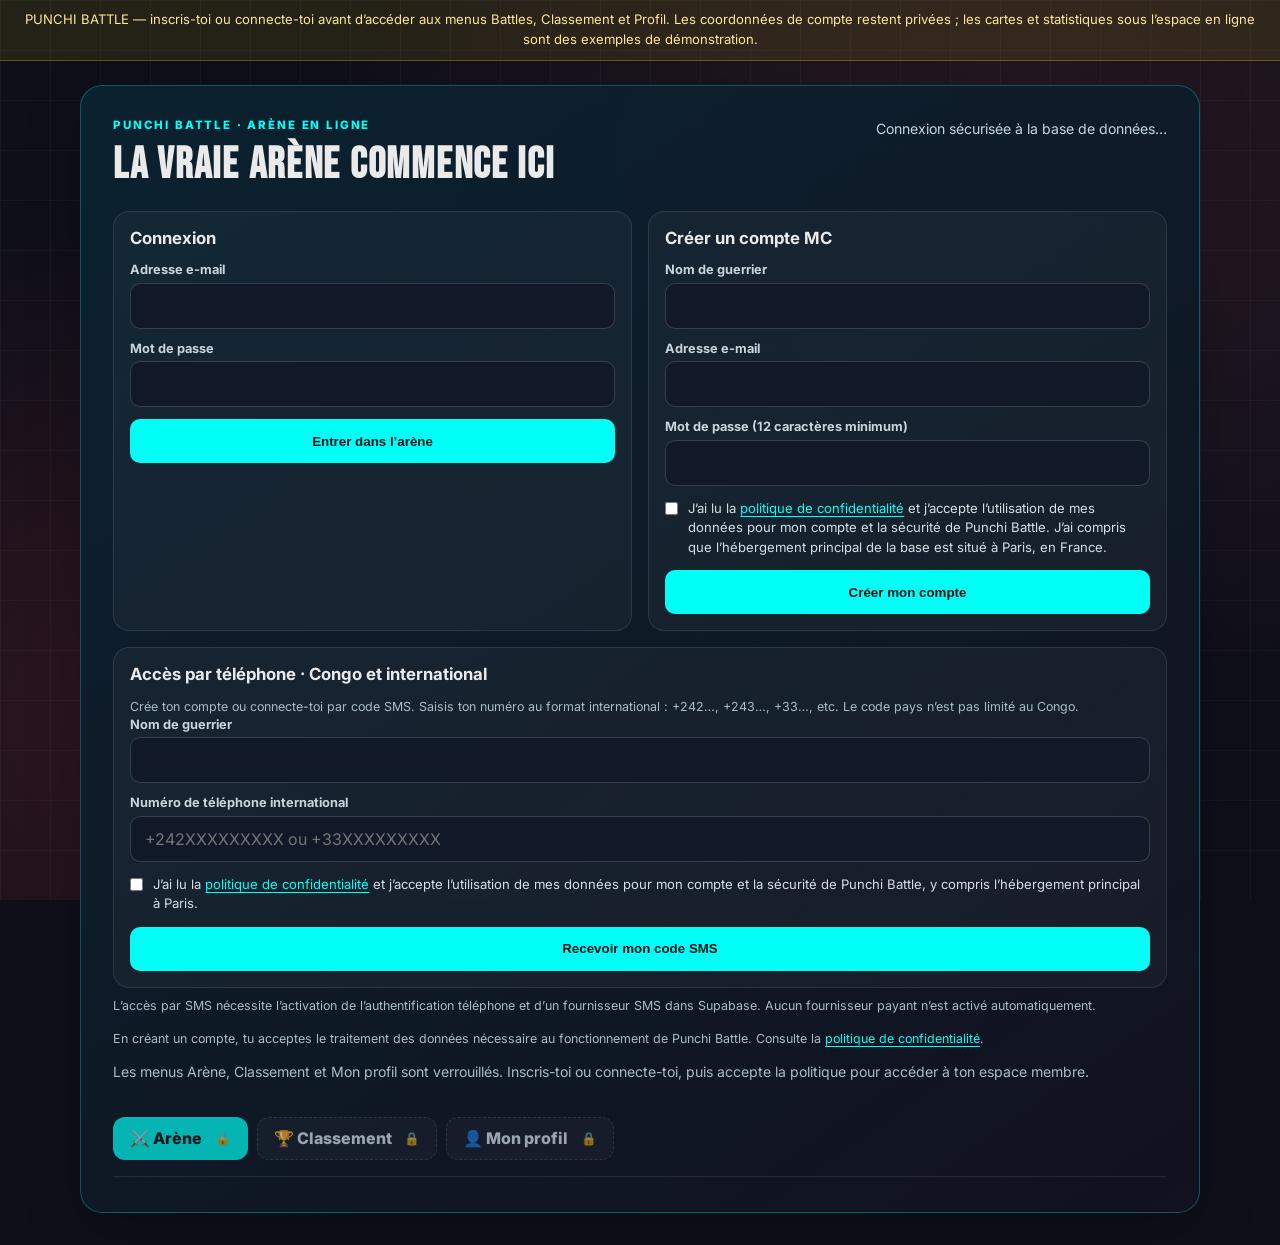
==== index.html @ e54cded9 "Add real account stats to member profile screen" ====
<!DOCTYPE html>
<html lang="fr">
<head>
    <meta charset="UTF-8">
    <meta name="viewport" content="width=device-width, initial-scale=1.0">
    <title>Punchi Battle | L'Arène des Mots</title>
    <meta name="description" content="Punchi Battle : une arène de punchlines avec comptes, thèmes, participations modérées et votes communautaires.">
    <meta name="theme-color" content="#0f0f1a">
    <meta property="og:type" content="website">
    <meta property="og:title" content="Punchi Battle | L'Arène des Mots">
    <meta property="og:description" content="L’arène des MCs : connecte-toi, propose tes punchlines et vote après publication. Les interactions en ligne sont distinctes de la maquette locale.">
    
    <!-- Favicon -->
    <link rel="icon" type="image/svg+xml" href="assets/favicon.svg">
    
    <!-- Fonts -->
    <link rel="preconnect" href="https://fonts.googleapis.com">
    <link rel="preconnect" href="https://fonts.gstatic.com" crossorigin>
    <link href="https://fonts.googleapis.com/css2?family=Bebas+Neue&family=Inter:wght@300;400;600;800&display=swap" rel="stylesheet">
    
    <style>
        :root {
            --primary: #ff3e3e;
            --primary-dark: #d63030;
            --secondary: #1a1a2e;
            --accent: #16213e;
            --gold: #ffd700;
            --text: #eaeaea;
            --text-muted: #a0a0a0;
            --surface: #0f0f1a;
            --card: #1e1e2f;
            --gradient: linear-gradient(135deg, #ff3e3e 0%, #ff6b6b 50%, #ff8e53 100%);
        }

        * {
            margin: 0;
            padding: 0;
            box-sizing: border-box;
        }

        body {
            font-family: 'Inter', sans-serif;
            background: var(--surface);
            color: var(--text);
            min-height: 100vh;
            overflow-x: hidden;
        }

        /* Animated Background */
        .bg-animation {
            position: fixed;
            top: 0;
            left: 0;
            width: 100%;
            height: 100%;
            z-index: -1;
            background: 
                radial-gradient(ellipse at 20% 80%, rgba(255, 62, 62, 0.15) 0%, transparent 50%),
                radial-gradient(ellipse at 80% 20%, rgba(255, 107, 107, 0.1) 0%, transparent 50%),
                var(--surface);
        }

        .bg-animation::before {
            content: '';
            position: absolute;
            top: 0;
            left: 0;
            right: 0;
            bottom: 0;
            background-image: 
                linear-gradient(rgba(255,255,255,0.03) 1px, transparent 1px),
                linear-gradient(90deg, rgba(255,255,255,0.03) 1px, transparent 1px);
            background-size: 50px 50px;
            animation: gridMove 20s linear infinite;
        }

        @keyframes gridMove {
            0% { transform: translate(0, 0); }
            100% { transform: translate(50px, 50px); }
        }

        /* Header */
        header {
            padding: 1.5rem 5%;
            display: flex;
            justify-content: space-between;
            align-items: center;
            backdrop-filter: blur(10px);
            position: sticky;
            top: 0;
            z-index: 100;
            background: rgba(15, 15, 26, 0.9);
            border-bottom: 1px solid rgba(255, 62, 62, 0.3);
        }

        .logo {
            display: flex;
            align-items: center;
            gap: 1rem;
            cursor: pointer;
        }

        .logo-img {
            width: 45px;
            height: 45px;
            border-radius: 50%;
            object-fit: cover;
            border: 2px solid var(--primary);
            box-shadow: 0 0 15px rgba(255, 62, 62, 0.4);
        }

        .logo-text {
            display: flex;
            flex-direction: column;
            gap: 0.25rem;
        }

        .logo h1 {
            font-family: 'Bebas Neue', sans-serif;
            font-size: 2rem;
            background: var(--gradient);
            -webkit-background-clip: text;
            -webkit-text-fill-color: transparent;
            background-clip: text;
            letter-spacing: 2px;
            text-transform: uppercase;
        }

        .logo span {
            font-size: 0.8rem;
            color: var(--text-muted);
            font-weight: 300;
            letter-spacing: 3px;
            text-transform: uppercase;
        }

        /* Navigation */
        nav {
            display: flex;
            gap: 1.5rem;
            align-items: center;
        }

        .nav-btn {
            background: transparent;
            border: none;
            color: var(--text-muted);
            font-family: 'Inter', sans-serif;
            font-weight: 500;
            font-size: 0.9rem;
            text-transform: uppercase;
            letter-spacing: 1px;
            cursor: pointer;
            padding: 0.5rem 1rem;
            position: relative;
            transition: color 0.3s ease;
        }

        .nav-btn::after {
            content: '';
            position: absolute;
            bottom: 0;
            left: 50%;
            width: 0;
            height: 2px;
            background: var(--gradient);
            transition: all 0.3s ease;
            transform: translateX(-50%);
        }

        .nav-btn:hover, .nav-btn.active {
            color: var(--text);
        }

        .nav-btn:hover::after, .nav-btn.active::after {
            width: 100%;
        }

        /* Back Button */
        .back-btn {
            display: none;
            align-items: center;
            gap: 0.5rem;
            background: rgba(255, 62, 62, 0.2);
            border: 1px solid var(--primary);
            color: var(--primary);
            padding: 0.6rem 1.2rem;
            border-radius: 50px;
            font-family: 'Inter', sans-serif;
            font-weight: 600;
            font-size: 0.85rem;
            cursor: pointer;
            transition: all 0.3s ease;
            text-transform: uppercase;
            letter-spacing: 1px;
        }

        .back-btn:hover {
            background: var(--primary);
            color: white;
            box-shadow: 0 0 20px rgba(255, 62, 62, 0.4);
        }

        .back-btn.visible {
            display: flex;
        }

        /* Main Container */
        main {
            max-width: 1400px;
            margin: 0 auto;
            padding: 2rem 5%;
        }

        /* Section Management */
        .section-view {
            display: none;
            animation: fadeIn 0.5s ease forwards;
        }

        .section-view.active {
            display: block;
        }

        @keyframes fadeIn {
            from { opacity: 0; transform: translateY(20px); }
            to { opacity: 1; transform: translateY(0); }
        }

        /* Breadcrumb */
        .breadcrumb {
            display: flex;
            align-items: center;
            gap: 0.5rem;
            margin-bottom: 2rem;
            font-size: 0.85rem;
            color: var(--text-muted);
        }

        .breadcrumb a {
            color: var(--primary);
            text-decoration: none;
            cursor: pointer;
            transition: color 0.3s;
        }

        .breadcrumb a:hover {
            color: var(--gold);
        }

        .breadcrumb .current {
            color: var(--text);
        }

        /* Theme Section */
        .theme-section {
            text-align: center;
            margin-bottom: 3rem;
            padding: 4rem 3rem;
            background: var(--card);
            border-radius: 20px;
            border: 1px solid rgba(255, 62, 62, 0.3);
            position: relative;
            overflow: hidden;
            cursor: pointer;
            transition: all 0.4s ease;
        }

        .theme-section:hover {
            transform: scale(1.02);
            box-shadow: 0 20px 60px rgba(255, 62, 62, 0.2);
        }

        .theme-section::before {
            content: '🔥';
            position: absolute;
            font-size: 15rem;
            opacity: 0.05;
            top: 50%;
            left: 50%;
            transform: translate(-50%, -50%);
            animation: pulse 2s ease-in-out infinite;
        }

        @keyframes pulse {
            0%, 100% { transform: translate(-50%, -50%) scale(1); }
            50% { transform: translate(-50%, -50%) scale(1.1); }
        }

        .theme-label {
            font-size: 0.9rem;
            color: var(--primary);
            text-transform: uppercase;
            letter-spacing: 3px;
            font-weight: 600;
            margin-bottom: 1rem;
        }

        .theme-text {
            font-family: 'Bebas Neue', sans-serif;
            font-size: 4rem;
            background: var(--gradient);
            -webkit-background-clip: text;
            -webkit-text-fill-color: transparent;
            background-clip: text;
            text-transform: uppercase;
            letter-spacing: 4px;
            animation: glow 2s ease-in-out infinite alternate;
        }

        .theme-subtitle {
            margin-top: 1rem;
            color: var(--text-muted);
            font-size: 1rem;
        }

        @keyframes glow {
            from { filter: drop-shadow(0 0 20px rgba(255, 62, 62, 0.3)); }
            to { filter: drop-shadow(0 0 40px rgba(255, 62, 62, 0.6)); }
        }

        /* Info Cards Grid */
        .info-grid {
            display: grid;
            grid-template-columns: repeat(auto-fit, minmax(250px, 1fr));
            gap: 1.5rem;
            margin-bottom: 3rem;
        }

        .info-card {
            background: var(--card);
            border-radius: 16px;
            padding: 2rem;
            border: 1px solid rgba(255, 255, 255, 0.05);
            transition: all 0.4s ease;
            cursor: pointer;
            position: relative;
            overflow: hidden;
        }

        .info-card::before {
            content: '';
            position: absolute;
            top: 0;
            left: 0;
            width: 100%;
            height: 3px;
            background: var(--gradient);
            transform: scaleX(0);
            transition: transform 0.4s ease;
        }

        .info-card:hover {
            transform: translateY(-5px);
            border-color: rgba(255, 62, 62, 0.3);
            box-shadow: 0 15px 30px rgba(0, 0, 0, 0.3);
        }

        .info-card:hover::before {
            transform: scaleX(1);
        }

        .info-card-icon {
            font-size: 2.5rem;
            margin-bottom: 1rem;
        }

        .info-card h3 {
            font-family: 'Bebas Neue', sans-serif;
            font-size: 1.5rem;
            margin-bottom: 0.5rem;
            letter-spacing: 1px;
        }

        .info-card p {
            color: var(--text-muted);
            font-size: 0.9rem;
            line-height: 1.6;
        }

        .info-card .stat {
            font-size: 2rem;
            font-weight: 800;
            background: var(--gradient);
            -webkit-background-clip: text;
            -webkit-text-fill-color: transparent;
            margin-top: 1rem;
        }

        /* Battle Section */
        .battle-section {
            margin-bottom: 3rem;
        }

        .section-header {
            display: flex;
            justify-content: space-between;
            align-items: center;
            margin-bottom: 2rem;
            flex-wrap: wrap;
            gap: 1rem;
        }

        .section-title {
            font-family: 'Bebas Neue', sans-serif;
            font-size: 2rem;
            display: flex;
            align-items: center;
            gap: 0.75rem;
            letter-spacing: 2px;
        }

        .live-indicator {
            display: flex;
            align-items: center;
            gap: 0.5rem;
            color: var(--primary);
            font-size: 0.85rem;
            font-weight: 600;
            text-transform: uppercase;
            letter-spacing: 1px;
        }

        .live-dot {
            width: 8px;
            height: 8px;
            background: var(--primary);
            border-radius: 50%;
            animation: blink 1s ease-in-out infinite;
        }

        @keyframes blink {
            0%, 100% { opacity: 1; }
            50% { opacity: 0.3; }
        }

        /* Filters */
        .filters {
            display: flex;
            gap: 1rem;
            margin-bottom: 2rem;
            flex-wrap: wrap;
        }

        .filter-btn {
            background: var(--card);
            border: 1px solid rgba(255, 255, 255, 0.1);
            color: var(--text-muted);
            padding: 0.6rem 1.2rem;
            border-radius: 50px;
            font-family: 'Inter', sans-serif;
            font-size: 0.85rem;
            cursor: pointer;
            transition: all 0.3s ease;
        }

        .filter-btn:hover, .filter-btn.active {
            background: var(--gradient);
            color: white;
            border-color: transparent;
        }

        /* Cards Grid */
        .cards-grid {
            display: grid;
            grid-template-columns: repeat(auto-fit, minmax(350px, 1fr));
            gap: 2rem;
        }

        .battle-card {
            background: var(--card);
            border-radius: 16px;
            padding: 2rem;
            border: 1px solid rgba(255, 255, 255, 0.05);
            transition: all 0.4s cubic-bezier(0.175, 0.885, 0.32, 1.275);
            position: relative;
            overflow: hidden;
            display: flex;
            flex-direction: column;
            gap: 1.5rem;
            cursor: pointer;
        }

        .battle-card::before {
            content: '';
            position: absolute;
            top: 0;
            left: 0;
            right: 0;
            height: 3px;
            background: var(--gradient);
            transform: scaleX(0);
            transition: transform 0.4s ease;
        }

        .battle-card:hover {
            transform: translateY(-8px);
            border-color: rgba(255, 62, 62, 0.3);
            box-shadow: 0 20px 40px rgba(0, 0, 0, 0.4);
        }

        .battle-card:hover::before {
            transform: scaleX(1);
        }

        .card-author {
            display: flex;
            align-items: center;
            gap: 0.75rem;
        }

        .avatar {
            width: 45px;
            height: 45px;
            border-radius: 50%;
            object-fit: cover;
            border: 2px solid var(--primary);
            box-shadow: 0 0 10px rgba(255, 62, 62, 0.3);
        }

        .author-info h4 {
            font-size: 0.9rem;
            font-weight: 600;
        }

        .author-info span {
            font-size: 0.75rem;
            color: var(--text-muted);
        }

        .punchline {
            font-size: 1.25rem;
            line-height: 1.6;
            font-weight: 300;
            font-style: italic;
            color: var(--text);
            position: relative;
            padding-left: 1.5rem;
            border-left: 3px solid var(--primary);
        }

        .card-meta {
            display: flex;
            gap: 1rem;
            font-size: 0.8rem;
            color: var(--text-muted);
        }

        .card-actions {
            display: flex;
            justify-content: space-between;
            align-items: center;
            margin-top: auto;
        }

        .vote-count {
            display: flex;
            align-items: center;
            gap: 0.5rem;
            font-size: 0.9rem;
            color: var(--text-muted);
        }

        .vote-count span {
            color: var(--gold);
            font-weight: 700;
            font-size: 1.1rem;
        }

        .vote-btn {
            background: transparent;
            border: 2px solid var(--primary);
            color: var(--primary);
            padding: 0.75rem 1.5rem;
            border-radius: 50px;
            font-weight: 600;
            cursor: pointer;
            transition: all 0.3s ease;
            display: flex;
            align-items: center;
            gap: 0.5rem;
            text-transform: uppercase;
            font-size: 0.85rem;
            letter-spacing: 1px;
        }

        .vote-btn:hover {
            background: var(--primary);
            color: white;
            transform: scale(1.05);
            box-shadow: 0 0 30px rgba(255, 62, 62, 0.4);
        }

        .vote-btn.voted {
            background: var(--gold);
            border-color: var(--gold);
            color: var(--secondary);
        }

        /* Detail View */
        .detail-view {
            background: var(--card);
            border-radius: 20px;
            padding: 3rem;
            border: 1px solid rgba(255, 62, 62, 0.2);
        }

        .detail-header {
            display: flex;
            align-items: center;
            gap: 2rem;
            margin-bottom: 2rem;
            padding-bottom: 2rem;
            border-bottom: 1px solid rgba(255, 255, 255, 0.05);
        }

        .detail-avatar {
            width: 100px;
            height: 100px;
            border-radius: 50%;
            object-fit: cover;
            border: 3px solid var(--primary);
            box-shadow: 0 0 30px rgba(255, 62, 62, 0.3);
        }

        .detail-info h2 {
            font-family: 'Bebas Neue', sans-serif;
            font-size: 2.5rem;
            letter-spacing: 2px;
            margin-bottom: 0.5rem;
        }

        .detail-info p {
            color: var(--text-muted);
            font-size: 1rem;
        }

        .detail-stats {
            display: grid;
            grid-template-columns: repeat(auto-fit, minmax(150px, 1fr));
            gap: 1.5rem;
            margin: 2rem 0;
        }

        .detail-stat {
            background: var(--surface);
            padding: 1.5rem;
            border-radius: 12px;
            text-align: center;
        }

        .detail-stat .number {
            font-size: 2rem;
            font-weight: 800;
            color: var(--gold);
        }

        .detail-stat .label {
            font-size: 0.85rem;
            color: var(--text-muted);
            margin-top: 0.5rem;
        }

        .detail-content {
            margin-top: 2rem;
        }

        .detail-content h3 {
            font-family: 'Bebas Neue', sans-serif;
            font-size: 1.5rem;
            margin-bottom: 1rem;
            letter-spacing: 1px;
        }

        .comments-list {
            display: flex;
            flex-direction: column;
            gap: 1rem;
            margin-top: 1rem;
        }

        .comment {
            background: var(--surface);
            padding: 1.5rem;
            border-radius: 12px;
            border-left: 3px solid var(--primary);
        }

        .comment-author {
            font-weight: 600;
            color: var(--primary);
            margin-bottom: 0.5rem;
        }

        .comment-text {
            color: var(--text-muted);
            font-size: 0.95rem;
            line-height: 1.5;
        }

        /* Participation Section */
        .participate-section {
            background: var(--card);
            border-radius: 20px;
            padding: 3rem;
            margin-bottom: 3rem;
            border: 1px solid rgba(255, 255, 255, 0.05);
            position: relative;
        }

        .participate-section::after {
            content: '✍️';
            position: absolute;
            top: 2rem;
            right: 2rem;
            font-size: 4rem;
            opacity: 0.1;
        }

        .form-grid {
            display: grid;
            gap: 1.5rem;
            margin-top: 2rem;
        }

        .input-group {
            position: relative;
        }

        .input-group label {
            display: block;
            margin-bottom: 0.5rem;
            font-size: 0.85rem;
            color: var(--text-muted);
            text-transform: uppercase;
            letter-spacing: 1px;
        }

        .input-group input,
        .input-group textarea {
            width: 100%;
            background: var(--surface);
            border: 2px solid rgba(255, 255, 255, 0.1);
            border-radius: 12px;
            padding: 1rem;
            color: var(--text);
            font-family: 'Inter', sans-serif;
            font-size: 1rem;
            transition: all 0.3s ease;
        }

        .input-group input:focus,
        .input-group textarea:focus {
            outline: none;
            border-color: var(--primary);
            box-shadow: 0 0 20px rgba(255, 62, 62, 0.2);
        }

        .input-group textarea {
            min-height: 120px;
            resize: vertical;
        }

        .submit-btn {
            background: var(--gradient);
            border: none;
            color: white;
            padding: 1rem 3rem;
            border-radius: 50px;
            font-size: 1rem;
            font-weight: 700;
            cursor: pointer;
            transition: all 0.3s ease;
            text-transform: uppercase;
            letter-spacing: 2px;
            margin-top: 1rem;
            position: relative;
            overflow: hidden;
        }

        .submit-btn::before {
            content: '';
            position: absolute;
            top: 0;
            left: -100%;
            width: 100%;
            height: 100%;
            background: linear-gradient(90deg, transparent, rgba(255,255,255,0.3), transparent);
            transition: left 0.5s ease;
        }

        .submit-btn:hover::before {
            left: 100%;
        }

        .submit-btn:hover {
            transform: translateY(-2px);
            box-shadow: 0 10px 30px rgba(255, 62, 62, 0.4);
        }

        .message {
            margin-top: 1rem;
            padding: 1rem;
            border-radius: 8px;
            font-weight: 500;
            display: none;
        }

        .message.success {
            display: block;
            background: rgba(0, 255, 0, 0.1);
            border: 1px solid rgba(0, 255, 0, 0.3);
            color: #4ade80;
        }

        .message.error {
            display: block;
            background: rgba(255, 0, 0, 0.1);
            border: 1px solid rgba(255, 0, 0, 0.3);
            color: #f87171;
        }

        /* Leaderboard */
        .leaderboard-section {
            background: var(--card);
            border-radius: 20px;
            padding: 3rem;
            border: 1px solid rgba(255, 255, 255, 0.05);
        }

        .leaderboard-list {
            list-style: none;
            margin-top: 2rem;
        }

        .leaderboard-item {
            display: flex;
            align-items: center;
            gap: 1.5rem;
            padding: 1.5rem;
            border-bottom: 1px solid rgba(255, 255, 255, 0.05);
            transition: all 0.3s ease;
            cursor: pointer;
        }

        .leaderboard-item:hover {
            background: rgba(255, 255, 255, 0.02);
            border-radius: 12px;
            transform: translateX(10px);
        }

        .rank {
            font-family: 'Bebas Neue', sans-serif;
            font-size: 2rem;
            width: 50px;
            text-align: center;
        }

        .rank.gold { color: var(--gold); }
        .rank.silver { color: #c0c0c0; }
        .rank.bronze { color: #cd7f32; }

        .leader-avatar {
            width: 50px;
            height: 50px;
            border-radius: 50%;
            object-fit: cover;
            border: 2px solid var(--primary);
        }

        .leader-info {
            flex: 1;
        }

        .leader-info h3 {
            font-size: 1.1rem;
            margin-bottom: 0.25rem;
        }

        .leader-info p {
            font-size: 0.85rem;
            color: var(--text-muted);
        }

        .wins {
            background: var(--gradient);
            padding: 0.5rem 1rem;
            border-radius: 20px;
            font-weight: 700;
            font-size: 0.9rem;
        }

        /* Profile Section */
        .profile-header {
            background: var(--card);
            border-radius: 20px;
            padding: 3rem;
            margin-bottom: 2rem;
            border: 1px solid rgba(255, 62, 62, 0.2);
            display: flex;
            align-items: center;
            gap: 2rem;
        }

        .profile-avatar-large {
            width: 120px;
            height: 120px;
            border-radius: 50%;
            object-fit: cover;
            border: 3px solid var(--primary);
            box-shadow: 0 0 30px rgba(255, 62, 62, 0.3);
        }

        .profile-info h2 {
            font-family: 'Bebas Neue', sans-serif;
            font-size: 2.5rem;
            letter-spacing: 2px;
        }

        .profile-info .tag {
            display: inline-block;
            background: var(--gradient);
            padding: 0.3rem 1rem;
            border-radius: 20px;
            font-size: 0.85rem;
            font-weight: 600;
            margin-top: 0.5rem;
        }

        .profile-stats-grid {
            display: grid;
            grid-template-columns: repeat(auto-fit, minmax(200px, 1fr));
            gap: 1.5rem;
            margin-bottom: 2rem;
        }

        .profile-stat-card {
            background: var(--card);
            border-radius: 16px;
            padding: 2rem;
            border: 1px solid rgba(255, 255, 255, 0.05);
            text-align: center;
            transition: all 0.3s ease;
        }

        .profile-stat-card:hover {
            transform: translateY(-5px);
            border-color: var(--primary);
        }

        .profile-stat-card .icon {
            font-size: 2rem;
            margin-bottom: 1rem;
        }

        .profile-stat-card .value {
            font-size: 2rem;
            font-weight: 800;
            color: var(--gold);
        }

        .profile-stat-card .label {
            color: var(--text-muted);
            font-size: 0.9rem;
            margin-top: 0.5rem;
        }

        /* History List */
        .history-list {
            background: var(--card);
            border-radius: 20px;
            padding: 2rem;
            border: 1px solid rgba(255, 255, 255, 0.05);
        }

        .history-item {
            display: flex;
            align-items: center;
            gap: 1.5rem;
            padding: 1.5rem;
            border-bottom: 1px solid rgba(255, 255, 255, 0.05);
            transition: all 0.3s ease;
            cursor: pointer;
        }

        .history-item:hover {
            background: rgba(255, 255, 255, 0.02);
            border-radius: 12px;
        }

        .history-item:last-child {
            border-bottom: none;
        }

        .history-rank {
            font-family: 'Bebas Neue', sans-serif;
            font-size: 1.5rem;
            color: var(--gold);
            min-width: 50px;
        }

        .history-content {
            flex: 1;
        }

        .history-content h4 {
            margin-bottom: 0.25rem;
        }

        .history-content p {
            color: var(--text-muted);
            font-size: 0.85rem;
        }

        .history-date {
            color: var(--text-muted);
            font-size: 0.8rem;
        }

        /* Footer */
        footer {
            text-align: center;
            padding: 3rem 5%;
            border-top: 1px solid rgba(255, 255, 255, 0.05);
            color: var(--text-muted);
            font-size: 0.9rem;
        }

        footer span {
            color: var(--primary);
        }

        /* Responsive */
        @media (max-width: 768px) {
            header {
                flex-direction: column;
                gap: 1rem;
                padding: 1rem;
            }

            nav {
                gap: 0.5rem;
                flex-wrap: wrap;
                justify-content: center;
            }

            .nav-btn {
                font-size: 0.8rem;
                padding: 0.4rem 0.8rem;
            }

            .theme-text {
                font-size: 2.5rem;
            }

            .cards-grid {
                grid-template-columns: 1fr;
            }

            .section-header {
                flex-direction: column;
                gap: 1rem;
                text-align: center;
            }

            .detail-header {
                flex-direction: column;
                text-align: center;
            }

            .profile-header {
                flex-direction: column;
                text-align: center;
            }

            .info-grid {
                grid-template-columns: 1fr;
            }
        }

        /* Scrollbar */
        ::-webkit-scrollbar {
            width: 8px;
        }

        ::-webkit-scrollbar-track {
            background: var(--surface);
        }

        ::-webkit-scrollbar-thumb {
            background: var(--primary);
            border-radius: 4px;
        }

        ::-webkit-scrollbar-thumb:hover {
            background: var(--primary-dark);
        }

        /* Loading */
        .loading {
            display: inline-block;
            width: 20px;
            height: 20px;
            border: 3px solid rgba(255, 255, 255, 0.1);
            border-radius: 50%;
            border-top-color: var(--primary);
            animation: spin 1s ease-in-out infinite;
        }

        @keyframes spin {
            to { transform: rotate(360deg); }
        }
    
        /* ==================== LIVE SUPABASE AREA ==================== */

        /* Member application shell replaces the old static showcase in production. */
        body > header, body > main, body > footer { display:none !important; }
        .pb-cloud-nav {
            display:flex; flex-wrap:nowrap; gap:.55rem; overflow-x:auto; padding:.4rem 0 1rem;
            margin:.9rem 0 .2rem; border-bottom:1px solid rgba(255,255,255,.09);
            scrollbar-width:thin;
        }
        .pb-cloud-menu-button {
            display:inline-flex; align-items:center; justify-content:center; gap:.45rem;
            min-height:43px; flex:0 0 auto; padding:.65rem 1rem; border:1px solid rgba(255,255,255,.15);
            border-radius:12px; color:#dce8ef; background:rgba(255,255,255,.045); font:inherit;
            font-weight:800; cursor:pointer; transition:background .18s ease,border-color .18s ease;
        }
        .pb-cloud-menu-button[aria-disabled="true"] { opacity:.68; border-style:dashed; }
        .pb-cloud-menu-button.active { color:#041719; background:#00fff7; border-color:#00fff7; }
        .pb-cloud-menu-button:focus-visible { outline:3px solid #ffe79a; outline-offset:3px; }
        .pb-cloud-view-panel { margin-top:1rem; }
        .pb-cloud-profile { padding:1.1rem; margin-bottom:1rem; border:1px solid rgba(0,255,247,.2); border-radius:15px; background:rgba(0,255,247,.045); }
        .pb-cloud-profile h3 { margin-bottom:.35rem; color:#00fff7; font-family:'Bebas Neue',sans-serif; font-size:1.8rem; }
        .pb-cloud-profile p { color:#b9cbd4; line-height:1.55; font-size:.86rem; overflow-wrap:anywhere; }
        .pb-cloud-profile-stats { display:grid; grid-template-columns:repeat(4,minmax(0,1fr)); gap:.6rem; margin:.8rem 0 1rem; }
        .pb-cloud-profile-stats > div { min-width:0; padding:.75rem; border:1px solid rgba(255,255,255,.09); border-radius:11px; background:rgba(255,255,255,.035); }
        .pb-cloud-profile-stats strong { display:block; color:#00fff7; font-size:1.15rem; overflow-wrap:anywhere; }
        .pb-cloud-profile-stats span { display:block; color:#aebfc8; font-size:.72rem; margin-top:.2rem; line-height:1.35; }
        .pb-cloud-ranking-list { display:grid; gap:.65rem; }
        .pb-cloud-rank { display:grid; grid-template-columns:48px minmax(0,1fr) auto; align-items:center; gap:.7rem; padding:.85rem; border:1px solid rgba(255,255,255,.09); border-radius:13px; background:rgba(255,255,255,.035); }
        .pb-cloud-rank-number { display:grid; place-items:center; width:40px; height:40px; border-radius:11px; color:#ffe79a; background:rgba(255,215,0,.09); font-weight:900; }
        .pb-cloud-rank-name { min-width:0; overflow-wrap:anywhere; font-weight:850; }
        .pb-cloud-rank-sub { color:#aebfc8; font-size:.78rem; margin-top:.18rem; }
        .pb-cloud-rank-score { color:#00fff7; font-weight:900; text-align:right; white-space:nowrap; }
        .pb-cloud-empty-state { padding:1.1rem; border:1px dashed rgba(255,255,255,.15); border-radius:13px; color:#aab9c4; line-height:1.55; }
        @media(max-width:600px) {
            .pb-cloud-menu-button { padding:.6rem .8rem; font-size:.86rem; }
            .pb-cloud-rank { grid-template-columns:40px minmax(0,1fr); }
            .pb-cloud-rank-score { grid-column:2; text-align:left; }
            .pb-cloud-profile-stats { grid-template-columns:repeat(2,minmax(0,1fr)); }
        }


        /* ==================== MEMBER ACCESS AND PRIVATE CONTACTS ==================== */
        .pb-cloud-auth { grid-template-columns:repeat(auto-fit,minmax(230px,1fr)); }
        .pb-cloud-privacy-note { color:#a9bdc6; font-size:.78rem; line-height:1.5; margin-top:.55rem; }
        .pb-nav-lock { margin-left:.35rem; font-size:.78em; opacity:.9; }
        body.pb-authenticated .pb-nav-lock { display:none; }
        .nav-btn[aria-disabled="true"] { opacity:.68; border-style:dashed; }
        .pb-contact-panel { margin:1.2rem 0; border:1px solid rgba(0,255,247,.24); border-radius:18px; padding:clamp(1rem,3vw,1.5rem); background:linear-gradient(145deg,rgba(11,35,48,.96),rgba(18,18,32,.98)); }
        .pb-contact-panel h3 { color:#00fff7; font-family:'Bebas Neue',sans-serif; font-size:1.6rem; letter-spacing:.04em; margin-bottom:.35rem; }
        .pb-contact-grid { display:grid; grid-template-columns:repeat(2,minmax(0,1fr)); gap:.8rem; margin-top:1rem; }
        .pb-contact-consent { display:flex; gap:.65rem; align-items:flex-start; color:#d4e0e5; font-size:.82rem; line-height:1.5; margin:.8rem 0; }
        .pb-contact-consent input { margin-top:.2rem; accent-color:#00fff7; }
        .pb-contact-readout { padding:.8rem; border-radius:10px; background:rgba(255,255,255,.045); color:#c5d5dc; line-height:1.5; overflow-wrap:anywhere; }
        .pb-contact-readout strong { display:block; color:#fff; font-size:.75rem; text-transform:uppercase; letter-spacing:.08em; margin-bottom:.2rem; }
        .pb-phone-otp { margin-top:.8rem; padding:.8rem; border:1px solid rgba(0,255,247,.18); border-radius:12px; background:rgba(0,255,247,.045); }
        .pb-cloud-link { color:#00fff7; text-decoration:underline; text-underline-offset:3px; }
        @media (max-width:760px) {
            .pb-contact-grid { grid-template-columns:1fr; }
        }

        [hidden] { display: none !important; }
        .pb-cloud-section {
            width: min(1120px, calc(100% - 2rem));
            margin: 1.5rem auto 2rem;
            padding: clamp(1rem, 3vw, 2rem);
            border: 1px solid rgba(0, 255, 247, .28);
            border-radius: 22px;
            background: linear-gradient(145deg, rgba(11, 35, 48, .96), rgba(18, 18, 32, .98));
            box-shadow: 0 18px 55px rgba(0,0,0,.22);
        }
        .pb-cloud-heading { display:flex; align-items:flex-start; justify-content:space-between; gap:1rem; flex-wrap:wrap; margin-bottom:1.25rem; }
        .pb-cloud-kicker { color:#00fff7; font-size:.72rem; font-weight:800; letter-spacing:.16em; text-transform:uppercase; margin-bottom:.45rem; }
        .pb-cloud-heading h2 { font-family:'Bebas Neue',sans-serif; font-size:clamp(1.8rem,4vw,2.7rem); letter-spacing:.04em; }
        .pb-cloud-status { max-width:34rem; color:#c4d8df; font-size:.88rem; line-height:1.55; }
        .pb-cloud-auth { display:grid; grid-template-columns:repeat(2,minmax(0,1fr)); gap:1rem; }
        .pb-cloud-card { min-width:0; padding:1rem; border:1px solid rgba(255,255,255,.10); border-radius:16px; background:rgba(255,255,255,.035); }
        .pb-cloud-card h3 { margin-bottom:.85rem; font-size:1.05rem; }
        .pb-cloud-field { display:grid; gap:.35rem; margin-bottom:.75rem; }
        .pb-cloud-field label { color:#c9d5dc; font-size:.8rem; font-weight:700; }
        .pb-cloud-field input, .pb-cloud-field textarea, .pb-cloud-field select {
            width:100%; min-width:0; padding:.75rem .85rem; border:1px solid rgba(255,255,255,.16);
            border-radius:10px; color:#fff; background:#111827; font:inherit;
        }
        .pb-cloud-field input:focus-visible, .pb-cloud-field textarea:focus-visible, .pb-cloud-field select:focus-visible {
            outline:3px solid #00fff7; outline-offset:2px;
        }
        .pb-cloud-button { display:inline-flex; align-items:center; justify-content:center; width:100%; min-height:44px;
            padding:.7rem 1rem; border:0; border-radius:10px; color:#061318; background:#00fff7; font-weight:900; cursor:pointer; }
        .pb-cloud-button:disabled { opacity:.55; cursor:not-allowed; }
        .pb-cloud-message { margin:.75rem 0; padding:.7rem .8rem; border-radius:9px; font-size:.85rem; line-height:1.45; }
        .pb-cloud-message[data-kind="error"] { color:#ffe4e4; background:rgba(220,38,38,.16); }
        .pb-cloud-message[data-kind="success"] { color:#d1fae5; background:rgba(16,185,129,.14); }
        .pb-cloud-message[data-kind="info"] { color:#dbeafe; background:rgba(59,130,246,.13); }
        .pb-cloud-account { display:flex; align-items:center; justify-content:space-between; gap:1rem; flex-wrap:wrap; padding:1rem; border-radius:14px; background:rgba(0,255,247,.07); border:1px solid rgba(0,255,247,.18); }
        .pb-cloud-user { font-weight:800; }
        .pb-cloud-user-handle { color:#a8bdc7; font-size:.82rem; }
        .pb-cloud-small-button { border:1px solid rgba(255,255,255,.22); border-radius:9px; padding:.6rem .85rem; background:transparent; color:#fff; cursor:pointer; }
        .pb-cloud-columns { display:grid; grid-template-columns:minmax(0,.85fr) minmax(0,1.15fr); gap:1rem; margin-top:1rem; }
        .pb-cloud-section-title { margin-bottom:.8rem; font-size:1.1rem; }
        .pb-cloud-theme { padding:.7rem 0; border-bottom:1px solid rgba(255,255,255,.08); }
        .pb-cloud-theme strong { color:#ffe79a; }
        .pb-cloud-theme p { margin:.25rem 0; color:#c4d8df; font-size:.83rem; line-height:1.45; }
        .pb-cloud-theme small { color:#9eb3bd; font-size:.75rem; }
        .pb-cloud-entry { padding:1rem; margin-bottom:.75rem; border:1px solid rgba(255,255,255,.09); border-radius:13px; background:rgba(255,255,255,.035); }
        .pb-cloud-entry-meta, .pb-cloud-entry-footer { display:flex; justify-content:space-between; align-items:center; gap:.7rem; flex-wrap:wrap; }
        .pb-cloud-entry-meta strong { color:#00fff7; }
        .pb-cloud-entry-meta span, .pb-cloud-entry-footer { color:#9fb4bd; font-size:.78rem; }
        .pb-cloud-entry-body { margin:.8rem 0; font-size:1.04rem; line-height:1.55; overflow-wrap:anywhere; }
        .pb-cloud-vote-count { color:#ffe79a; font-weight:800; }
        .pb-cloud-vote { margin-top:.75rem; min-height:39px; padding:.5rem .8rem; border:1px solid rgba(0,255,247,.35); border-radius:9px; background:transparent; color:#d9ffff; font-weight:800; cursor:pointer; }
        .pb-cloud-vote.is-voted { color:#081517; background:#00fff7; }
        .pb-cloud-vote:disabled { opacity:.5; cursor:not-allowed; }
        .pb-cloud-empty { padding:.8rem 0; color:#a9bdc6; font-size:.88rem; line-height:1.55; }
        .pb-cloud-pending { margin-top:1rem; padding:1rem; border:1px solid rgba(255,215,0,.25); border-radius:12px; background:rgba(255,215,0,.06); }
        .pb-cloud-pending h4 { margin-bottom:.5rem; color:#ffe79a; }
        .pb-cloud-pending p { margin:.35rem 0; font-size:.85rem; line-height:1.4; }
        @media (max-width:760px) {
            .pb-cloud-auth, .pb-cloud-columns { grid-template-columns:1fr; }
            .pb-cloud-section { width:calc(100% - 1rem); padding:1rem; }
        }

    </style>
<base target="_blank">
<style id="accessibility-enhancements">
:where(a,button,input,select,textarea,[tabindex]):focus-visible {
  outline: 3px solid #00fff7 !important;
  outline-offset: 3px;
}
@media (prefers-reduced-motion: reduce) {
  *, *::before, *::after {
    scroll-behavior: auto !important;
    animation-duration: .01ms !important;
    animation-iteration-count: 1 !important;
    transition-duration: .01ms !important;
  }
}
</style>
</head>

<body>
    <div class="bg-animation"></div>
    <div role="note" aria-label="Mode démonstration" style="padding:.65rem 1rem;text-align:center;background:rgba(255,215,0,.09);border-bottom:1px solid rgba(255,215,0,.28);color:#ffe79a;font-size:.82rem;line-height:1.5">PUNCHI BATTLE — inscris-toi ou connecte-toi avant d’accéder aux menus Battles, Classement et Profil. Les coordonnées de compte restent privées ; les cartes et statistiques sous l’espace en ligne sont des exemples de démonstration.</div>


    <section class="pb-cloud-section" id="pb-cloud" aria-labelledby="pb-cloud-title">
      <div class="pb-cloud-heading">
        <div>
          <p class="pb-cloud-kicker">Punchi Battle · Arène en ligne</p>
          <h2 id="pb-cloud-title">La vraie arène commence ici</h2>
        </div>
        <p class="pb-cloud-status" id="pb-cloud-status" role="status" aria-live="polite">Connexion sécurisée à la base de données…</p>
      </div>

      <div class="pb-cloud-auth" id="pb-cloud-auth">
        <form class="pb-cloud-card" id="pb-cloud-login">
          <h3>Connexion</h3>
          <div class="pb-cloud-field">
            <label for="pb-cloud-login-email">Adresse e-mail</label>
            <input id="pb-cloud-login-email" type="email" autocomplete="email" required maxlength="254">
          </div>
          <div class="pb-cloud-field">
            <label for="pb-cloud-login-password">Mot de passe</label>
            <input id="pb-cloud-login-password" type="password" autocomplete="current-password" required minlength="12">
          </div>
          <button class="pb-cloud-button" type="submit">Entrer dans l’arène</button>
        </form>

        <form class="pb-cloud-card" id="pb-cloud-signup">
          <h3>Créer un compte MC</h3>
          <div class="pb-cloud-field">
            <label for="pb-cloud-signup-username">Nom de guerrier</label>
            <input id="pb-cloud-signup-username" type="text" autocomplete="nickname" minlength="3" maxlength="24" pattern="[A-Za-z0-9_]{3,24}" required>
          </div>
          <div class="pb-cloud-field">
            <label for="pb-cloud-signup-email">Adresse e-mail</label>
            <input id="pb-cloud-signup-email" type="email" autocomplete="email" maxlength="254" required>
          </div>
          <div class="pb-cloud-field">
            <label for="pb-cloud-signup-password">Mot de passe (12 caractères minimum)</label>
            <input id="pb-cloud-signup-password" type="password" autocomplete="new-password" minlength="12" required>
          </div>
          <label class="pb-contact-consent">
            <input id="pb-cloud-privacy-consent" type="checkbox" required>
            <span>J’ai lu la <a class="pb-cloud-link" href="politique-confidentialite.html" target="_blank" rel="noopener">politique de confidentialité</a> et j’accepte l’utilisation de mes données pour mon compte et la sécurité de Punchi Battle. J’ai compris que l’hébergement principal de la base est situé à Paris, en France.</span>
          </label>
          <button class="pb-cloud-button" type="submit">Créer mon compte</button>
        </form>
      </div>

      <div id="pb-cloud-phone-auth-area">
      <form class="pb-cloud-card" id="pb-cloud-phone-form" style="margin-top:1rem">
        <h3>Accès par téléphone · Congo et international</h3>
        <p class="pb-cloud-privacy-note">Crée ton compte ou connecte-toi par code SMS. Saisis ton numéro au format international : +242…, +243…, +33…, etc. Le code pays n’est pas limité au Congo.</p>
        <div class="pb-cloud-field">
          <label for="pb-cloud-phone-username">Nom de guerrier</label>
          <input id="pb-cloud-phone-username" type="text" autocomplete="nickname" minlength="3" maxlength="24" pattern="[A-Za-z0-9_]{3,24}" required>
        </div>
        <div class="pb-cloud-field">
          <label for="pb-cloud-phone-number">Numéro de téléphone international</label>
          <input id="pb-cloud-phone-number" type="tel" autocomplete="tel" inputmode="tel" placeholder="+242XXXXXXXXX ou +33XXXXXXXXX" maxlength="16" required>
        </div>
        <label class="pb-contact-consent">
          <input id="pb-cloud-phone-privacy-consent" type="checkbox" required>
          <span>J’ai lu la <a class="pb-cloud-link" href="politique-confidentialite.html" target="_blank" rel="noopener">politique de confidentialité</a> et j’accepte l’utilisation de mes données pour mon compte et la sécurité de Punchi Battle, y compris l’hébergement principal à Paris.</span>
        </label>
        <button class="pb-cloud-button" type="submit">Recevoir mon code SMS</button>
      </form>
      <div class="pb-phone-otp" id="pb-cloud-phone-code-panel" hidden>
        <p class="pb-cloud-privacy-note">Code envoyé au <strong id="pb-cloud-phone-target"></strong>.</p>
        <form id="pb-cloud-phone-verify">
          <div class="pb-cloud-field">
            <label for="pb-cloud-phone-code">Code à 6 chiffres</label>
            <input id="pb-cloud-phone-code" type="text" inputmode="numeric" autocomplete="one-time-code" pattern="[0-9]{6}" minlength="6" maxlength="6">
          </div>
          <button class="pb-cloud-button" type="submit">Vérifier et entrer</button>
        </form>
      </div>
      <p class="pb-cloud-privacy-note">L’accès par SMS nécessite l’activation de l’authentification téléphone et d’un fournisseur SMS dans Supabase. Aucun fournisseur payant n’est activé automatiquement.</p>
      </div>

      <form id="pb-cloud-existing-consent" class="pb-cloud-card" style="margin-top:1rem" hidden>
        <h3>Confirme la politique de confidentialité</h3>
        <p class="pb-cloud-privacy-note">La politique a été mise à jour. Pour déverrouiller les menus de ton compte, consulte la notice et confirme ton accord. Tes coordonnées privées restent séparées des profils publics.</p>
        <label class="pb-contact-consent">
          <input id="pb-cloud-existing-consent-checkbox" type="checkbox" required>
          <span>J’ai lu et j’accepte la <a class="pb-cloud-link" href="politique-confidentialite.html" target="_blank" rel="noopener">politique de confidentialité</a> en vigueur.</span>
        </label>
        <button class="pb-cloud-button" type="submit">Accepter et ouvrir mon espace</button>
      </form>

      <div class="pb-cloud-account" id="pb-cloud-account" hidden>
        <div>
          <div class="pb-cloud-user" id="pb-cloud-user"></div>
          <div class="pb-cloud-user-handle" id="pb-cloud-user-handle"></div>
          <div class="pb-cloud-user-handle" id="pb-cloud-primary-contact"></div>
        </div>
        <button class="pb-cloud-small-button" id="pb-cloud-signout" type="button">Déconnexion</button>
      </div>

      <p class="pb-cloud-message" id="pb-cloud-auth-message" role="status" aria-live="polite" hidden></p>
      <p class="pb-cloud-privacy-note" style="margin-top:.9rem">En créant un compte, tu acceptes le traitement des données nécessaire au fonctionnement de Punchi Battle. Consulte la <a class="pb-cloud-link" href="politique-confidentialite.html">politique de confidentialité</a>.</p>

      <p class="pb-cloud-empty" id="pb-cloud-login-note">Les menus Arène, Classement et Mon profil sont verrouillés. Inscris-toi ou connecte-toi, puis accepte la politique pour accéder à ton espace membre.</p>

      <nav class="pb-cloud-nav" id="pb-cloud-member-nav" aria-label="Menus de Punchi Battle">
        <button class="pb-cloud-menu-button active" type="button" data-pb-view="arena" aria-disabled="true">⚔️ Arène <span class="pb-nav-lock" aria-hidden="true">🔒</span></button>
        <button class="pb-cloud-menu-button" type="button" data-pb-view="ranking" aria-disabled="true">🏆 Classement <span class="pb-nav-lock" aria-hidden="true">🔒</span></button>
        <button class="pb-cloud-menu-button" type="button" data-pb-view="profile" aria-disabled="true">👤 Mon profil <span class="pb-nav-lock" aria-hidden="true">🔒</span></button>
      </nav>

      <div id="pb-cloud-member-content" hidden>
      <section class="pb-cloud-view-panel" id="pb-cloud-view-arena" data-pb-view-panel>
        <section class="pb-cloud-card" aria-labelledby="pb-cloud-theme-heading">
          <h3 class="pb-cloud-section-title" id="pb-cloud-theme-heading">Thèmes ouverts</h3>
          <div id="pb-cloud-themes"><p class="pb-cloud-empty">Chargement des thèmes…</p></div>
        </section>
        <section class="pb-cloud-card" aria-labelledby="pb-cloud-feed-heading">
          <div class="pb-cloud-heading">
            <h3 class="pb-cloud-section-title" id="pb-cloud-feed-heading">Punchlines publiées</h3>
            <button class="pb-cloud-small-button" id="pb-cloud-refresh" type="button">Actualiser</button>
          </div>
          <div id="pb-cloud-entries"><p class="pb-cloud-empty">Chargement des participations…</p></div>
        </section>
      </div>

      <div class="pb-cloud-pending" id="pb-cloud-pending" hidden></div>

      <section class="pb-cloud-card" id="pb-cloud-entry-panel" style="margin-top:1rem" hidden aria-labelledby="pb-cloud-entry-heading">
        <h3 class="pb-cloud-section-title" id="pb-cloud-entry-heading">Proposer une punchline</h3>
        <form id="pb-cloud-entry-form">
          <div class="pb-cloud-field">
            <label for="pb-cloud-theme">Thème</label>
            <select id="pb-cloud-theme" required></select>
          </div>
          <div class="pb-cloud-field">
            <label for="pb-cloud-entry-body">Ta punchline (10 à 280 caractères)</label>
            <textarea id="pb-cloud-entry-body" rows="3" minlength="10" maxlength="280" required placeholder="Fais parler les mots…"></textarea>
          </div>
          <button class="pb-cloud-button" type="submit">Envoyer pour modération</button>
          <p class="pb-cloud-message" id="pb-cloud-entry-message" role="status" aria-live="polite" hidden></p>
        </form>
      </section>
      </section>

      <section class="pb-cloud-view-panel" id="pb-cloud-view-ranking" data-pb-view-panel hidden aria-labelledby="pb-cloud-ranking-title">
        <div class="pb-cloud-heading">
          <div>
            <p class="pb-cloud-kicker">Résultats vérifiés</p>
            <h3 id="pb-cloud-ranking-title">Classement des MC</h3>
          </div>
          <p class="pb-cloud-status">Trié selon les votes enregistrés sur les participations publiées.</p>
        </div>
        <div class="pb-cloud-ranking-list" id="pb-cloud-leaderboard">
          <p class="pb-cloud-empty-state">Le classement se construit à partir des premières battles validées.</p>
        </div>
      </section>

      <section class="pb-cloud-view-panel" id="pb-cloud-view-profile" data-pb-view-panel hidden aria-labelledby="pb-cloud-profile-title">
        <div class="pb-cloud-profile">
          <p class="pb-cloud-kicker">Espace personnel</p>
          <h3 id="pb-cloud-profile-title">Mon profil MC</h3>
          <p id="pb-cloud-profile-name">Ton nom de guerrier</p>
          <p id="pb-cloud-profile-handle">Ton identifiant</p>
          <p id="pb-cloud-profile-primary">Ton identifiant de connexion reste privé.</p>
        </div>
        <div class="pb-cloud-profile-stats">
          <div><strong id="pb-cloud-profile-submissions">0</strong><span>Participations publiées</span></div>
          <div><strong id="pb-cloud-profile-votes">0</strong><span>Votes reçus</span></div>
          <div><strong id="pb-cloud-profile-rank">Non classé</strong><span>Position</span></div>
          <div><strong id="pb-cloud-profile-joined">—</strong><span>Membre depuis</span></div>
        </div>
<section class="pb-contact-panel" aria-labelledby="pb-contact-heading">
    <h3 id="pb-contact-heading">Coordonnées privées du compte</h3>
    <p class="pb-cloud-privacy-note">Ton identifiant principal est géré par Supabase Auth. Les coordonnées secondaires ci-dessous sont enregistrées dans une table privée, accessibles uniquement à ton compte. Elles ne figurent jamais sur ton profil public et ne servent pas à la publicité.</p>
    <div class="pb-contact-readout" style="margin-top:.8rem">
        <strong>Identifiant principal du compte</strong>
        <span id="pb-contact-primary">Chargement…</span>
        <span class="pb-cloud-privacy-note" id="pb-contact-primary-type"></span>
    </div>
    <form id="pb-cloud-contact-form">
        <div class="pb-contact-grid">
            <div class="pb-cloud-field">
                <label for="pb-contact-email">E-mail secondaire (facultatif)</label>
                <input id="pb-contact-email" type="email" autocomplete="email" maxlength="254" placeholder="nom@exemple.com">
            </div>
            <div class="pb-cloud-field">
                <label for="pb-contact-phone">Téléphone secondaire (facultatif)</label>
                <input id="pb-contact-phone" type="tel" inputmode="tel" autocomplete="tel" maxlength="16" placeholder="+242XXXXXXXXX ou +33XXXXXXXXX">
            </div>
            <div class="pb-cloud-field">
                <label for="pb-contact-country">Pays de résidence (code ISO-2)</label>
                <input id="pb-contact-country" type="text" value="CG" maxlength="2" pattern="[A-Za-z]{2}" autocomplete="country" placeholder="CG, CD, FR…">
            </div>
        </div>
        <label class="pb-contact-consent">
            <input id="pb-contact-consent" type="checkbox">
            <span>J’autorise l’enregistrement privé de ces coordonnées pour la gestion de mon compte, les alertes de sécurité et les communications liées à mes battles. Je comprends que ces coordonnées secondaires ne sont pas vérifiées automatiquement et ne sont pas affichées publiquement.</span>
        </label>
        <button class="pb-cloud-button" type="submit">Enregistrer mes coordonnées privées</button>
        <p class="pb-cloud-message" id="pb-cloud-contact-message" role="status" aria-live="polite" hidden></p>
    </form>
    <p class="pb-cloud-privacy-note">Tu peux effacer les coordonnées secondaires en vidant les deux champs puis en enregistrant. Ton adresse e-mail ou ton numéro principal reste géré séparément par le service d’authentification.</p>
</section>
      </section>
      </div>
    </section>

    <!-- HEADER -->
    <header>
        <div class="logo" onclick="navigateTo('home')">
            <img src="assets/favicon.svg" alt="Punchi Battle" class="logo-img" width="52" height="52">
            <div class="logo-text">
                <h1>Punchi Battle</h1>
                <span>L'Arène des Mots</span>
            </div>
        </div>
        
        <nav>
            <button class="nav-btn active" data-section="home" onclick="navigateTo('home')">Accueil</button>
            <button class="nav-btn" data-auth-required="true" aria-disabled="true" title="Inscris-toi ou connecte-toi pour ouvrir ce menu." data-section="battles" onclick="navigateTo('battles')">Battles <span class="pb-nav-lock" aria-hidden="true">🔒</span></button>
            <button class="nav-btn" data-auth-required="true" aria-disabled="true" title="Inscris-toi ou connecte-toi pour ouvrir ce menu." data-section="classement" onclick="navigateTo('classement')">Classement <span class="pb-nav-lock" aria-hidden="true">🔒</span></button>
            <button class="nav-btn" data-auth-required="true" aria-disabled="true" title="Inscris-toi ou connecte-toi pour ouvrir ce menu." data-section="profil" onclick="navigateTo('profil')">Mon profil <span class="pb-nav-lock" aria-hidden="true">🔒</span></button>
        </nav>
        
        <button class="back-btn" id="backBtn" onclick="goBack()">
            ← Retour
        </button>
    </header>

    <!-- MAIN -->
    <main>
        
        <!-- ==================== HOME SECTION ==================== -->
        <div id="section-home" class="section-view active">
            
            <!-- Breadcrumb -->
            <div class="breadcrumb">
                <span>🏠 Accueil</span>
            </div>

            <!-- Theme -->
            <section class="theme-section" onclick="navigateTo('battles')">
                <div class="theme-label">Thème du Jour</div>
                <h2 class="theme-text" id="theme-text">La Trahison</h2>
                <p class="theme-subtitle">Clique pour voir les battles en cours 🔥</p>
            </section>

            <!-- Info Cards -->
            <div class="info-grid">
                <div class="info-card" onclick="navigateTo('battles')">
                    <div class="info-card-icon">⚔️</div>
                    <h3>Battles Actifs</h3>
                    <p>Rejoins les combats de mots en cours et vote pour tes favoris</p>
                    <div class="stat">12</div>
                </div>
                <div class="info-card" onclick="navigateTo('classement')">
                    <div class="info-card-icon">🏆</div>
                    <h3>Classement</h3>
                    <p>Découvre les meilleurs guerriers de l'arène</p>
                    <div class="stat">Top 50</div>
                </div>
                <div class="info-card" onclick="navigateTo('profil')">
                    <div class="info-card-icon">👤</div>
                    <h3>Mon Profil</h3>
                    <p>Gère tes statistiques et ton historique de battles</p>
                    <div class="stat">Morgan</div>
                </div>
                <div class="info-card" onclick="showDetail('regles')">
                    <div class="info-card-icon">📜</div>
                    <h3>Règles</h3>
                    <p>Apprends les règles du jeu pour dominer l'arène</p>
                    <div class="stat">5</div>
                </div>
            </div>

            <!-- Recent Activity -->
            <section class="battle-section">
                <div class="section-header">
                    <h2 class="section-title">
                        <span>🔥</span>
                        Activité Récente
                    </h2>
                </div>
                <div class="cards-grid" id="recent-cards">
                    <!-- Generated by JS -->
                </div>
            </section>
        </div>

        <!-- ==================== BATTLES SECTION ==================== -->
        <div id="section-battles" class="section-view">
            
            <!-- Breadcrumb -->
            <div class="breadcrumb">
                <a onclick="navigateTo('home')">Accueil</a>
                <span>/</span>
                <span class="current">Battles</span>
            </div>

            <div class="section-header">
                <h2 class="section-title">
                    <span>⚔️</span>
                    Battle en Cours
                </h2>
                <div class="live-indicator">
                    <span class="live-dot"></span>
                    Démo locale
                </div>
            </div>

            <!-- Filters -->
            <div class="filters">
                <button class="filter-btn active" onclick="filterBattles('all')">Tous</button>
                <button class="filter-btn" onclick="filterBattles('popular')">Populaires</button>
                <button class="filter-btn" onclick="filterBattles('recent')">Récents</button>
                <button class="filter-btn" onclick="filterBattles('moi')">Mes Battles</button>
            </div>

            <div class="cards-grid" id="battles-cards">
                <!-- Generated by JS -->
            </div>
        </div>

        <!-- ==================== BATTLE DETAIL ==================== -->
        <div id="section-battle-detail" class="section-view">
            
            <!-- Breadcrumb -->
            <div class="breadcrumb">
                <a onclick="navigateTo('home')">Accueil</a>
                <span>/</span>
                <a onclick="navigateTo('battles')">Battles</a>
                <span>/</span>
                <span class="current" id="detail-breadcrumb">Détail</span>
            </div>

            <div class="detail-view" id="battle-detail-content">
                <!-- Generated by JS -->
            </div>
        </div>

        <!-- ==================== CLASSEMENT SECTION ==================== -->
        <div id="section-classement" class="section-view">
            
            <!-- Breadcrumb -->
            <div class="breadcrumb">
                <a onclick="navigateTo('home')">Accueil</a>
                <span>/</span>
                <span class="current">Classement</span>
            </div>

            <div class="section-header">
                <h2 class="section-title">
                    <span>🏆</span>
                    Hall of Fame
                </h2>
            </div>

            <div class="filters">
                <button class="filter-btn active" onclick="filterLeaderboard('all')">Global</button>
                <button class="filter-btn" onclick="filterLeaderboard('week')">Cette Semaine</button>
                <button class="filter-btn" onclick="filterLeaderboard('month')">Ce Mois</button>
            </div>

            <section class="leaderboard-section">
                <ul class="leaderboard-list" id="leaderboard-list">
                    <!-- Generated by JS -->
                </ul>
            </section>
        </div>

        <!-- ==================== PLAYER DETAIL ==================== -->
        <div id="section-player-detail" class="section-view">
            
            <!-- Breadcrumb -->
            <div class="breadcrumb">
                <a onclick="navigateTo('home')">Accueil</a>
                <span>/</span>
                <a onclick="navigateTo('classement')">Classement</a>
                <span>/</span>
                <span class="current" id="player-breadcrumb">Profil</span>
            </div>

            <div id="player-detail-content">
                <!-- Generated by JS -->
            </div>
        </div>

        <!-- ==================== PROFIL SECTION ==================== -->
        <div id="section-profil" class="section-view">
            
            <!-- Breadcrumb -->
            <div class="breadcrumb">
                <a onclick="navigateTo('home')">Accueil</a>
                <span>/</span>
                <span class="current">Mon Profil</span>
            </div>

            <div class="profile-header">
                <p class="demo-data-note" role="note" style="grid-column:1/-1;padding:.7rem 1rem;border:1px solid rgba(255,215,0,.3);border-radius:10px;color:#ffe79a;background:rgba(255,215,0,.08)">Profil de démonstration : les statistiques et performances affichées sont fictives.</p>
                <img src="https://api.dicebear.com/7.x/initials/svg?seed=Morgan" alt="Morgan" class="profile-avatar-large">
                <div class="profile-info">
                    <h2>Morgan</h2>
                    <p>Légende de l'Arène • Membre depuis 2024</p>
                    <span class="tag">👑 Champion en Titre</span>
                </div>
            </div>

            <div class="profile-stats-grid">
                <div class="profile-stat-card">
                    <div class="icon">🏆</div>
                    <div class="value">350</div>
                    <div class="label">Victoires</div>
                </div>
                <div class="profile-stat-card">
                    <div class="icon">⚔️</div>
                    <div class="value">482</div>
                    <div class="label">Battles</div>
                </div>
                <div class="profile-stat-card">
                    <div class="icon">🔥</div>
                    <div class="value">12.4K</div>
                    <div class="label">Votes Reçus</div>
                </div>
                <div class="profile-stat-card">
                    <div class="icon">📈</div>
                    <div class="value">94%</div>
                    <div class="label">Taux de Victoire</div>
                </div>
            </div>



            <div class="history-list">
                <h3 style="font-family: 'Bebas Neue', sans-serif; font-size: 1.5rem; margin-bottom: 1rem; letter-spacing: 1px;">
                    <span>📜</span> Historique des Battles
                </h3>
                <div id="history-content">
                    <!-- Generated by JS -->
                </div>
            </div>
        </div>

        <!-- ==================== REGLES DETAIL ==================== -->
        <div id="section-regles" class="section-view">
            
            <!-- Breadcrumb -->
            <div class="breadcrumb">
                <a onclick="navigateTo('home')">Accueil</a>
                <span>/</span>
                <span class="current">Règles du Jeu</span>
            </div>

            <div class="detail-view">
                <h2 style="font-family: 'Bebas Neue', sans-serif; font-size: 2.5rem; letter-spacing: 2px; margin-bottom: 2rem;">
                    📜 Règles de Punchi Battle
                </h2>
                
                <div style="display: flex; flex-direction: column; gap: 1.5rem;">
                    <div class="comment">
                        <div class="comment-author">Règle 1 — Le Thème</div>
                        <div class="comment-text">Chaque jour, un nouveau thème est proposé. Les participants doivent créer une punchline en rapport avec ce thème. Les thèmes peuvent être : La Trahison, L'Ambition, La Rue, L'Amour Perdu, etc.</div>
                    </div>
                    <div class="comment">
                        <div class="comment-author">Règle 2 — Les Punchlines</div>
                        <div class="comment-text">Une punchline doit être courte, percutante et originale. Minimum 10 caractères, maximum 280 caractères. Plus c'est percutant, plus ça rapporte des votes !</div>
                    </div>
                    <div class="comment">
                        <div class="comment-author">Règle 3 — Le Vote</div>
                        <div class="comment-text">Un compte peut conserver un seul vote actif par punchline. Dans la version de démonstration, le vote peut être retiré. En production, les durées de battle et les résultats seront calculés côté serveur.</div>
                    </div>
                    <div class="comment">
                        <div class="comment-author">Règle 4 — Le Classement</div>
                        <div class="comment-text">Les victoires rapportent des points. Top 3 du jour = bonus. Série de victoires = multiplicateur. Le Hall of Fame récompense les légendes de l'arène.</div>
                    </div>
                    <div class="comment">
                        <div class="comment-author">Règle 5 — Fair Play</div>
                        <div class="comment-text">Pas de triche, pas de bots, pas de contenu offensant. Le respect est la base. Les modérateurs surveillent et bannissent les tricheurs.</div>
                    </div>
                </div>
            </div>
        </div>

        <!-- ==================== PARTICIPATE (Modal-like) ==================== -->
        <div id="section-participate" class="section-view">
            
            <!-- Breadcrumb -->
            <div class="breadcrumb">
                <a onclick="navigateTo('home')">Accueil</a>
                <span>/</span>
                <a onclick="navigateTo('battles')">Battles</a>
                <span>/</span>
                <span class="current">Poster une Punchline</span>
            </div>

            <section class="participate-section">
                <h2 class="section-title">
                    <span>✍️</span>
                    Rejoins le Combat
                </h2>
                <p style="color: var(--text-muted); margin-top: 0.5rem;">Thème actuel : <strong style="color: var(--primary);" id="participate-theme">La Trahison</strong></p>
                
                <div class="form-grid">
                    <div class="input-group">
                        <label for="pseudo">Ton Nom de Guerrier</label>
                        <input type="text" id="pseudo" placeholder="Ex: Shadow, Morningstarr..." value="Morgan" minlength="2" maxlength="24" autocomplete="nickname">
                    </div>
                    
                    <div class="input-group">
                        <label for="texte">Ta Punchline</label>
                        <textarea id="texte" placeholder="Écris quelque chose qui frappe..." minlength="10" maxlength="280"></textarea>
                    </div>
                    
                    <button class="submit-btn" onclick="envoyer()">Poster ma Punchline</button>
                    <div id="message" class="message"></div>
                </div>
            </section>
        </div>

    </main>

    <!-- FOOTER -->
    <footer>
        <p>© 2026 <span>Punchi Battle</span> — L'Arène des Mots</p>
    </footer>

    <script type="module" src="supabase.js"></script>
    <script>
        // ==================== DATA ====================
        const punchlines = [
            {
                id: 1,
                author: "Morgan",
                avatar: "https://api.dicebear.com/7.x/initials/svg?seed=Morgan",
                text: "J'ai serré des mains qui cachaient des couteaux.",
                votes: 727,
                time: "2 min",
                comments: 23,
                shares: 45,
                theme: "La Trahison"
            },
            {
                id: 2,
                author: "LyricKiller",
                avatar: "https://images.unsplash.com/photo-1507003211169-0a1dd7228f2d?w=100&h=100&fit=crop",
                text: "Ils parlaient d'amour mais visaient mon dos.",
                votes: 298,
                time: "5 min",
                comments: 12,
                shares: 18,
                theme: "La Trahison"
            },
            {
                id: 3,
                author: "StreetPoet",
                avatar: "https://images.unsplash.com/photo-1494790108377-be9c29b29330?w=100&h=100&fit=crop",
                text: "La loyauté coûte cher, les traîtres sont gratuits.",
                votes: 156,
                time: "8 min",
                comments: 8,
                shares: 22,
                theme: "La Trahison"
            },
            {
                id: 4,
                author: "FlowMaster",
                avatar: "https://images.unsplash.com/photo-1500648767791-00dcc994a43e?w=100&h=100&fit=crop",
                text: "Les sourires les plus beaux cachent les âmes les plus brisées.",
                votes: 84,
                time: "12 min",
                comments: 5,
                shares: 9,
                theme: "La Trahison"
            }
        ];

        const leaderboard = [
            { rank: 1, name: "Morgan", avatar: "https://api.dicebear.com/7.x/initials/svg?seed=Morgan", wins: 350, trend: "up", streak: 12, best: "La Trahison" },
            { rank: 2, name: "Big_Thug", avatar: "https://images.unsplash.com/photo-1507003211169-0a1dd7228f2d?w=100&h=100&fit=crop", wins: 229, trend: "stable", streak: 3, best: "La Rue" },
            { rank: 3, name: "Shadow", avatar: "https://images.unsplash.com/photo-1494790108377-be9c29b29330?w=100&h=100&fit=crop", wins: 155, trend: "up", streak: 7, best: "L'Ambition" },
            { rank: 4, name: "NightWolf", avatar: "https://images.unsplash.com/photo-1500648767791-00dcc994a43e?w=100&h=100&fit=crop", wins: 142, trend: "down", streak: 0, best: "L'Amour Perdu" },
            { rank: 5, name: "LyricKiller", avatar: "https://images.unsplash.com/photo-1535713875002-d1d0cf377fde?w=100&h=100&fit=crop", wins: 103, trend: "up", streak: 4, best: "La Victoire" }
        ];

        const history = [
            { rank: 1, theme: "La Trahison", votes: 727, date: "Aujourd'hui" },
            { rank: 1, theme: "L'Ambition", votes: 612, date: "Hier" },
            { rank: 2, theme: "La Rue", votes: 445, date: "Il y a 2 jours" },
            { rank: 1, theme: "L'Amour Perdu", votes: 892, date: "Il y a 3 jours" },
            { rank: 3, theme: "La Victoire", votes: 334, date: "Il y a 4 jours" }
        ];

        let userVotes = new Set();
        let currentFilter = 'all';
        let navigationStack = ['home'];

        // Cette version est une démonstration locale : aucun vote n'est envoyé à un serveur.
        const PB_DEMO_STATE_KEY = 'punchi-battle-demo-v1';
        function escapeHTML(value) {
            return String(value ?? '').replace(/[&<>"']/g, function (char) {
                return { '&': '&amp;', '<': '&lt;', '>': '&gt;', '"': '&quot;', "'": '&#39;' }[char];
            });
        }
        function safeAvatarUrl(value, seed) {
            const candidate = String(value || '');
            if (/^https:\/\/(images\.unsplash\.com|api\.dicebear\.com)\//i.test(candidate)) return candidate;
            return 'https://api.dicebear.com/7.x/initials/svg?seed=' + encodeURIComponent(String(seed || 'MC'));
        }
        function restoreDemoState() {
            try {
                const saved = JSON.parse(localStorage.getItem(PB_DEMO_STATE_KEY) || 'null');
                if (!saved || saved.version !== 1) return;
                const knownIds = new Set(punchlines.map(function (item) { return item.id; }));
                const entries = Array.isArray(saved.entries) ? saved.entries.filter(function (item) {
                    return item && Number.isSafeInteger(item.id) && item.id > 0 && !knownIds.has(item.id) &&
                        item.isUserEntry === true && typeof item.author === 'string' &&
                        typeof item.text === 'string' && item.text.length <= 280;
                }) : [];
                punchlines.unshift.apply(punchlines, entries);
                userVotes = new Set(Array.isArray(saved.votes) ? saved.votes.filter(Number.isSafeInteger) : []);
                punchlines.forEach(function (item) {
                    if (!item.isUserEntry && userVotes.has(item.id)) item.votes += 1;
                });
            } catch (error) {
                console.warn('État local de démonstration ignoré :', error);
            }
        }
        function saveDemoState() {
            try {
                const entries = punchlines.filter(function (item) { return item.isUserEntry; });
                localStorage.setItem(PB_DEMO_STATE_KEY, JSON.stringify({
                    version: 1, entries: entries, votes: Array.from(userVotes)
                }));
            } catch (error) {
                console.warn('Impossible de sauvegarder la démo locale :', error);
            }
        }


        // ==================== NAVIGATION ====================
        function navigateTo(section) {
            const requiresRegistration = section !== 'home';
            if (requiresRegistration && window.PunchiBattleAuth?.isAuthenticated !== true) {
                const message = document.getElementById('pb-cloud-auth-message');
                if (message) {
                    message.textContent = "Inscris-toi ou connecte-toi d’abord pour accéder aux menus Battles, Classement, Profil et aux autres fonctions.";
                    message.dataset.kind = "info";
                    message.hidden = false;
                }
                const portal = document.getElementById('pb-cloud');
                if (portal) portal.scrollIntoView({ behavior: 'smooth', block: 'start' });
                const signup = document.getElementById('pb-cloud-signup-username');
                if (signup) signup.focus({ preventScroll: true });
                return;
            }

            // Hide all sections
            document.querySelectorAll('.section-view').forEach(el => el.classList.remove('active'));
            
            // Show target section
            const target = document.getElementById(`section-${section}`);
            if (target) {
                target.classList.add('active');
            }
            
            // Update nav buttons
            document.querySelectorAll('.nav-btn').forEach(btn => {
                btn.classList.toggle('active', btn.dataset.section === section);
            });
            
            // Update navigation stack
            if (navigationStack[navigationStack.length - 1] !== section) {
                navigationStack.push(section);
            }
            
            // Show/hide back button
            const backBtn = document.getElementById('backBtn');
            if (section === 'home') {
                backBtn.classList.remove('visible');
                navigationStack = ['home'];
            } else {
                backBtn.classList.add('visible');
            }
            
            // Scroll to top
            window.scrollTo(0, 0);
        }

        function goBack() {
            if (navigationStack.length > 1) {
                navigationStack.pop();
                const previous = navigationStack[navigationStack.length - 1];
                navigateTo(previous);
            } else {
                navigateTo('home');
            }
        }

        function showDetail(type, id = null) {
            if (type === 'regles') {
                navigateTo('regles');
            } else if (type === 'battle') {
                showBattleDetail(id);
            } else if (type === 'player') {
                showPlayerDetail(id);
            } else if (type === 'participate') {
                navigateTo('participate');
            }
        }

        // ==================== RENDER FUNCTIONS ====================
        function renderCards(containerId, data) {
            const container = document.getElementById(containerId);
            if (!container) return;
            
            container.innerHTML = data.map(p => `
                <div class="battle-card" data-id="${p.id}" onclick="showDetail('battle', ${p.id})">
                    <div class="card-author">
                        <img src="${escapeHTML(safeAvatarUrl(p.avatar, p.author))}" alt="${escapeHTML(p.author)}" class="avatar" loading="lazy">
                        <div class="author-info">
                            <h4>${escapeHTML(p.author)}</h4>
                            <span>Il y a ${escapeHTML(p.time)}</span>
                        </div>
                    </div>
                    <p class="punchline">"${escapeHTML(p.text)}"</p>
                    <div class="card-meta">
                        <span>💬 ${p.comments} commentaires</span>
                        <span>🔄 ${p.shares} partages</span>
                        <span>🏷️ ${escapeHTML(p.theme)}</span>
                    </div>
                    <div class="card-actions">
                        <div class="vote-count">
                            <span>${p.votes}</span> votes
                        </div>
                        <button class="vote-btn ${userVotes.has(p.id) ? 'voted' : ''}" onclick="event.stopPropagation(); vote(${p.id})">
                            ${userVotes.has(p.id) ? '✓ Voté' : '🔥 Voter'}
                        </button>
                    </div>
                </div>
            `).join('');
        }

        function renderLeaderboard(containerId, data) {
            const container = document.getElementById(containerId);
            if (!container) return;
            
            const rankClasses = ['gold', 'silver', 'bronze'];
            
            container.innerHTML = data.map((l, i) => `
                <li class="leaderboard-item" onclick="showDetail('player', ${l.rank - 1})">
                    <div class="rank ${rankClasses[i] || ''}">#${l.rank}</div>
                    <img src="${escapeHTML(safeAvatarUrl(l.avatar, l.name))}" alt="${escapeHTML(l.name)}" class="leader-avatar" loading="lazy">
                    <div class="leader-info">
                        <h3>${escapeHTML(l.name)}</h3>
                        <p>${l.wins} victoires • Série: ${l.streak} 🔥 • Spécialité: ${escapeHTML(l.best)}</p>
                    </div>
                    <div class="wins">${l.wins} 🏆</div>
                </li>
            `).join('');
        }

        function renderHistory() {
            const container = document.getElementById('history-content');
            if (!container) return;
            
            container.innerHTML = history.map(h => `
                <div class="history-item">
                    <div class="history-rank">#${h.rank}</div>
                    <div class="history-content">
                        <h4>${escapeHTML(h.theme)}</h4>
                        <p>${h.votes} votes • ${h.rank === 1 ? '🥇 Victoire' : h.rank === 2 ? '🥈 2ème place' : '🥉 3ème place'}</p>
                    </div>
                    <div class="history-date">${h.date}</div>
                </div>
            `).join('');
        }

        // ==================== DETAIL VIEWS ====================
        function showBattleDetail(id) {
            if (window.PunchiBattleAuth?.isAuthenticated !== true) {
                navigateTo('battle-detail');
                return;
            }
            const battle = punchlines.find(p => p.id === id);
            if (!battle) return;
            
            document.getElementById('detail-breadcrumb').textContent = battle.author;
            
            const content = document.getElementById('battle-detail-content');
            content.innerHTML = `
                <div class="detail-header">
                    <img src="${escapeHTML(safeAvatarUrl(battle.avatar, battle.author))}" alt="${escapeHTML(battle.author)}" class="detail-avatar">
                    <div class="detail-info">
                        <h2>${escapeHTML(battle.author)}</h2>
                        <p>Thème: ${escapeHTML(battle.theme)} • Il y a ${escapeHTML(battle.time)}</p>
                    </div>
                </div>
                
                <p style="font-size: 1.5rem; font-style: italic; padding: 2rem; border-left: 4px solid var(--primary); margin: 2rem 0; background: var(--surface); border-radius: 0 12px 12px 0;">
                    "${escapeHTML(battle.text)}"
                </p>
                
                <div class="detail-stats">
                    <div class="detail-stat">
                        <div class="number">${battle.votes}</div>
                        <div class="label">Votes</div>
                    </div>
                    <div class="detail-stat">
                        <div class="number">${battle.comments}</div>
                        <div class="label">Commentaires</div>
                    </div>
                    <div class="detail-stat">
                        <div class="number">${battle.shares}</div>
                        <div class="label">Partages</div>
                    </div>
                    <div class="detail-stat">
                        <div class="number">#${punchlines.indexOf(battle) + 1}</div>
                        <div class="label">Classement</div>
                    </div>
                </div>
                
                <div class="detail-content">
                    <h3>💬 Commentaires</h3>
                    <div class="comments-list">
                        <div class="comment">
                            <div class="comment-author">StreetPoet</div>
                            <div class="comment-text">Cette punchline est légendaire ! 🔥</div>
                        </div>
                        <div class="comment">
                            <div class="comment-author">FlowMaster</div>
                            <div class="comment-text">Trop fort, tu mérites la première place.</div>
                        </div>
                        <div class="comment">
                            <div class="comment-author">NightWolf</div>
                            <div class="comment-text">J'aurais pas dit mieux... Respect.</div>
                        </div>
                    </div>
                </div>
                
                <div style="margin-top: 2rem; display: flex; gap: 1rem;">
                    <button class="vote-btn ${userVotes.has(battle.id) ? 'voted' : ''}" onclick="vote(${battle.id}); showBattleDetail(${battle.id})" style="flex: 1; justify-content: center;">
                        ${userVotes.has(battle.id) ? '✓ Voté' : '🔥 Voter'}
                    </button>
                    <button class="submit-btn" onclick="showDetail('participate')" style="flex: 1;">
                        ✍️ Répondre
                    </button>
                </div>
            `;
            
            navigateTo('battle-detail');
        }

        function showPlayerDetail(index) {
            if (window.PunchiBattleAuth?.isAuthenticated !== true) {
                navigateTo('player-detail');
                return;
            }
            const player = leaderboard[index];
            if (!player) return;
            
            document.getElementById('player-breadcrumb').textContent = player.name;
            
            const content = document.getElementById('player-detail-content');
            content.innerHTML = `
                <div class="profile-header">
                    <img src="${player.avatar}" alt="${player.name}" class="profile-avatar-large">
                    <div class="profile-info">
                        <h2>${player.name}</h2>
                        <p>Rank #${player.rank} • ${player.wins} victoires</p>
                        <span class="tag">${player.streak > 5 ? '🔥 Série Enflammée' : '⚔️ Guerrier'}</span>
                    </div>
                </div>
                
                <div class="profile-stats-grid">
                    <div class="profile-stat-card">
                        <div class="icon">🏆</div>
                        <div class="value">${player.wins}</div>
                        <div class="label">Victoires</div>
                    </div>
                    <div class="profile-stat-card">
                        <div class="icon">🔥</div>
                        <div class="value">${player.streak}</div>
                        <div class="label">Série Actuelle</div>
                    </div>
                    <div class="profile-stat-card">
                        <div class="icon">🎯</div>
                        <div class="value">${player.best}</div>
                        <div class="label">Meilleur Thème</div>
                    </div>
                    <div class="profile-stat-card">
                        <div class="icon">📈</div>
                        <div class="value">${player.trend === 'up' ? '↗️' : player.trend === 'down' ? '↘️' : '➡️'}</div>
                        <div class="label">Tendance</div>
                    </div>
                </div>
                
                <div class="history-list">
                    <h3 style="font-family: 'Bebas Neue', sans-serif; font-size: 1.5rem; margin-bottom: 1rem; letter-spacing: 1px;">
                        <span>📜</span> Derniers Battles
                    </h3>
                    <div class="history-item">
                        <div class="history-rank">#1</div>
                        <div class="history-content">
                            <h4>${player.best}</h4>
                            <p>Meilleure performance</p>
                        </div>
                        <div class="history-date">Récent</div>
                    </div>
                    <div class="history-item">
                        <div class="history-rank">#${player.rank}</div>
                        <div class="history-content">
                            <h4>Classement Actuel</h4>
                            <p>${player.wins} victoires cumulées</p>
                        </div>
                        <div class="history-date">En cours</div>
                    </div>
                </div>
            `;
            
            navigateTo('player-detail');
        }

        // ==================== FILTERS ====================
        function filterBattles(type) {
            currentFilter = type;
            
            // Update buttons
            document.querySelectorAll('#section-battles .filter-btn').forEach(btn => {
                btn.classList.toggle('active', btn.textContent.toLowerCase().includes(type === 'all' ? 'tous' : type === 'popular' ? 'pop' : type === 'recent' ? 'réc' : 'mes'));
            });
            
            let filtered = [...punchlines];
            if (type === 'popular') {
                filtered = filtered.sort((a, b) => b.votes - a.votes);
            } else if (type === 'recent') {
                filtered = filtered.sort((a, b) => a.id - b.id);
            } else if (type === 'moi') {
                filtered = filtered.filter(p => p.author === 'Morgan');
            }
            
            renderCards('battles-cards', filtered);
        }

        function filterLeaderboard(type) {
            document.querySelectorAll('#section-classement .filter-btn').forEach(btn => {
                btn.classList.toggle('active', 
                    (type === 'all' && btn.textContent.includes('Global')) ||
                    (type === 'week' && btn.textContent.includes('Semaine')) ||
                    (type === 'month' && btn.textContent.includes('Mois'))
                );
            });
            
            // Simulate different data for demo
            let filtered = [...leaderboard];
            if (type === 'week') {
                filtered = filtered.sort(() => Math.random() - 0.5);
            } else if (type === 'month') {
                filtered = filtered.reverse();
            }
            
            renderLeaderboard('leaderboard-list', filtered);
        }

        // ==================== VOTE & SUBMIT ====================
        function vote(id) {
            if (window.PunchiBattleAuth?.isAuthenticated !== true) {
                navigateTo('battles');
                return;
            }
            const card = punchlines.find(p => p.id === id);
            if (!card) return;
            
            if (userVotes.has(id)) {
                userVotes.delete(id);
                card.votes--;
            } else {
                userVotes.add(id);
                card.votes++;
            }
            
            // Re-render current view
            saveDemoState();
            renderCards('recent-cards', punchlines.slice(0, 2));
            filterBattles(currentFilter);
        }

        function envoyer() {
            if (window.PunchiBattleAuth?.isAuthenticated !== true) {
                navigateTo('participate');
                return;
            }
            const pseudo = document.getElementById('pseudo').value.trim();
            const texte = document.getElementById('texte').value.trim();
            const message = document.getElementById('message');
            
            message.style.display = 'block';

            if (!pseudo || !texte) {
                message.className = 'message error';
                message.textContent = 'Remplis tous les champs, guerrier !';
                return;
            }

            if (pseudo.length < 2 || pseudo.length > 24) {
                message.className = 'message error';
                message.textContent = 'Ton nom de guerrier doit contenir entre 2 et 24 caractères.';
                return;
            }

            if (texte.length < 10 || texte.length > 280) {
                message.className = 'message error';
                message.textContent = 'Ta punchline doit contenir entre 10 et 280 caractères.';
                return;
            }
            
            const newPunchline = {
                id: Math.max(0, ...punchlines.map(function (item) { return Number(item.id) || 0; })) + 1,
                author: pseudo,
                avatar: 'https://api.dicebear.com/7.x/initials/svg?seed=' + encodeURIComponent(pseudo),
                isUserEntry: true,
                text: texte,
                votes: 0,
                time: "À l'instant",
                comments: 0,
                shares: 0,
                theme: document.getElementById('theme-text').textContent
            };
            
            punchlines.unshift(newPunchline);
            saveDemoState();
            
            document.getElementById('texte').value = '';
            
            message.className = 'message success';
            message.textContent = 'Ta punchline est en lice ! Que le meilleur gagne. 🔥';
            
            setTimeout(() => {
                message.style.display = 'none';
                navigateTo('battles');
            }, 2000);
        }

        // ==================== INITIALIZATION ====================
        function init() {
            restoreDemoState();
            renderCards('recent-cards', punchlines.slice(0, 2));
            renderCards('battles-cards', punchlines);
            renderLeaderboard('leaderboard-list', leaderboard);
            renderHistory();
            
            // Theme rotation
            const themes = ["La Trahison", "L'Ambition", "La Rue", "L'Amour Perdu", "La Victoire"];
            let themeIndex = 0;
            
            setInterval(() => {
                themeIndex = (themeIndex + 1) % themes.length;
                const themeText = document.getElementById('theme-text');
                const participateTheme = document.getElementById('participate-theme');
                
                themeText.style.opacity = '0';
                setTimeout(() => {
                    themeText.textContent = themes[themeIndex];
                    if (participateTheme) participateTheme.textContent = themes[themeIndex];
                    themeText.style.opacity = '1';
                }, 300);
            }, 10000);
        }

        // Start
        init();
    </script>
</body>
</html>
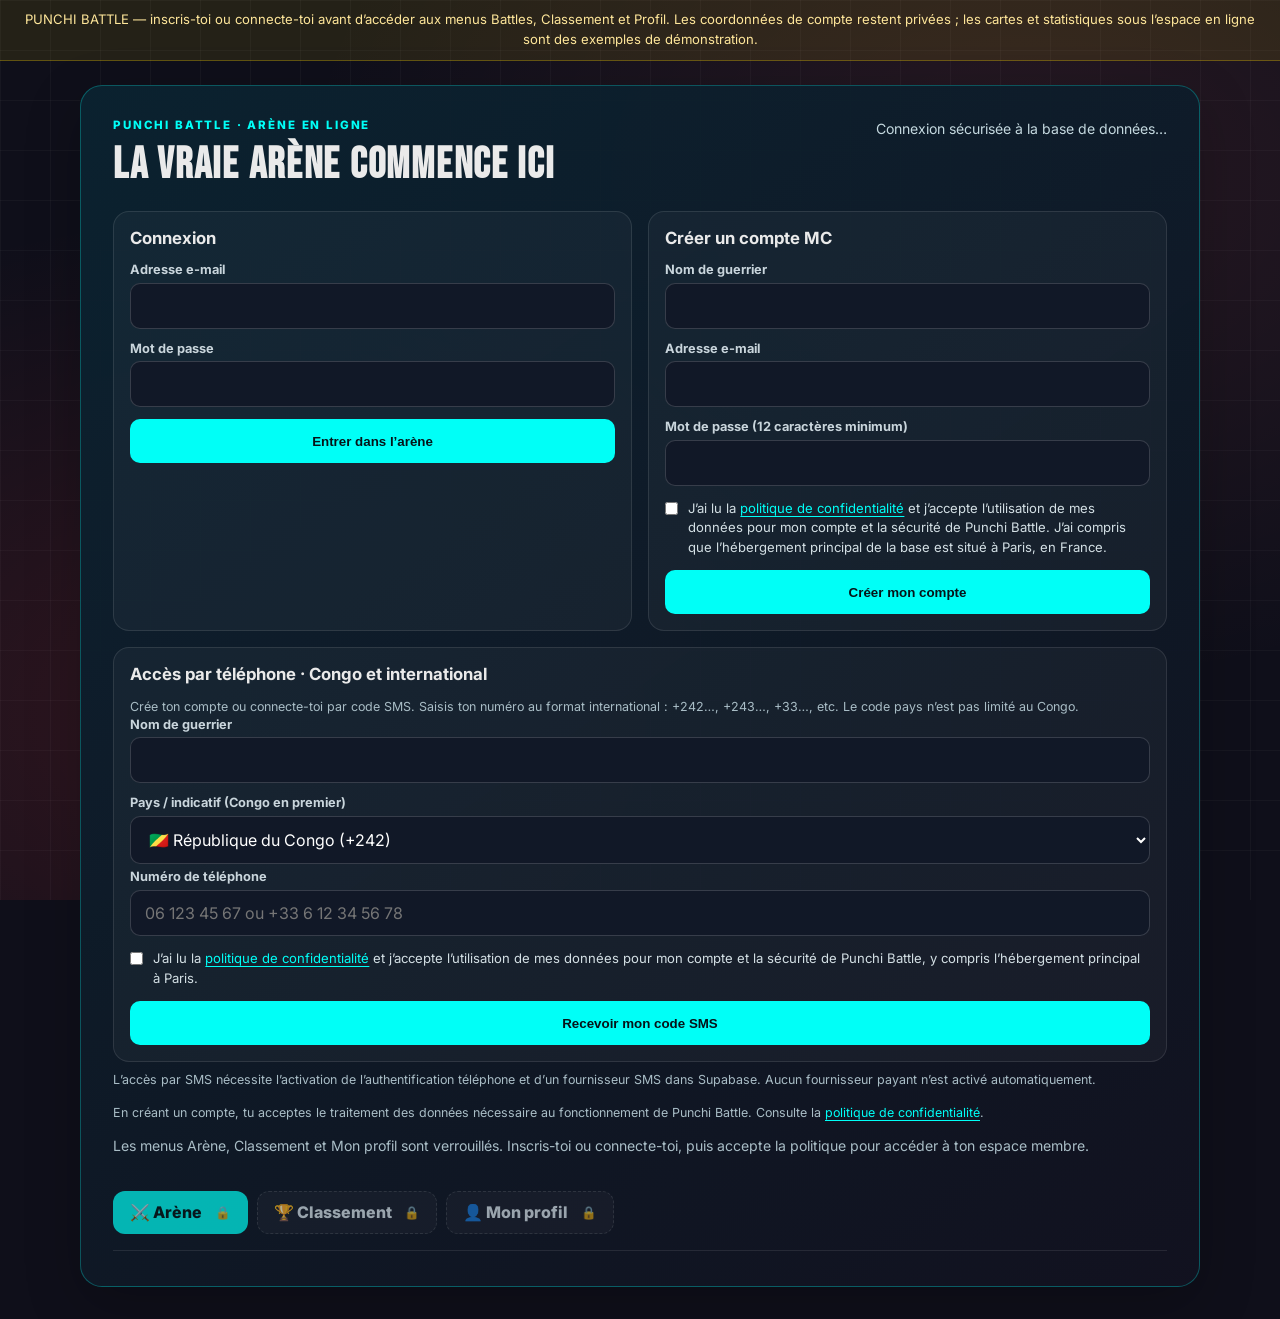
==== commit cc37eff6: "Add Congo-first country calling code selector with global fallback" ====
--- a/index.html
+++ b/index.html
@@ -1309,8 +1309,22 @@
           <input id="pb-cloud-phone-username" type="text" autocomplete="nickname" minlength="3" maxlength="24" pattern="[A-Za-z0-9_]{3,24}" required>
         </div>
         <div class="pb-cloud-field">
-          <label for="pb-cloud-phone-number">Numéro de téléphone international</label>
-          <input id="pb-cloud-phone-number" type="tel" autocomplete="tel" inputmode="tel" placeholder="+242XXXXXXXXX ou +33XXXXXXXXX" maxlength="16" required>
+          <label for="pb-cloud-phone-country">Pays / indicatif (Congo en premier)</label>
+          <select id="pb-cloud-phone-country" autocomplete="country">
+            <option value="+242" selected>🇨🇬 République du Congo (+242)</option>
+            <option value="+243">🇨🇩 République démocratique du Congo (+243)</option>
+            <option value="+241">🇬🇦 Gabon (+241)</option>
+            <option value="+237">🇨🇲 Cameroun (+237)</option>
+            <option value="+225">🇨🇮 Côte d’Ivoire (+225)</option>
+            <option value="+221">🇸🇳 Sénégal (+221)</option>
+            <option value="+33">🇫🇷 France (+33)</option>
+            <option value="+32">🇧🇪 Belgique (+32)</option>
+            <option value="+44">🇬🇧 Royaume-Uni (+44)</option>
+            <option value="+1">🇺🇸 / 🇨🇦 États-Unis / Canada (+1)</option>
+            <option value="">Autre pays — numéro complet avec +</option>
+          </select>
+          <label for="pb-cloud-phone-number">Numéro de téléphone</label>
+          <input id="pb-cloud-phone-number" type="tel" autocomplete="tel" inputmode="tel" placeholder="06 123 45 67 ou +33 6 12 34 56 78" maxlength="24" required>
         </div>
         <label class="pb-contact-consent">
           <input id="pb-cloud-phone-privacy-consent" type="checkbox" required>
@@ -1363,6 +1377,7 @@
 
       <div id="pb-cloud-member-content" hidden>
       <section class="pb-cloud-view-panel" id="pb-cloud-view-arena" data-pb-view-panel>
+        <div class="pb-cloud-columns">
         <section class="pb-cloud-card" aria-labelledby="pb-cloud-theme-heading">
           <h3 class="pb-cloud-section-title" id="pb-cloud-theme-heading">Thèmes ouverts</h3>
           <div id="pb-cloud-themes"><p class="pb-cloud-empty">Chargement des thèmes…</p></div>
@@ -1374,7 +1389,7 @@
           </div>
           <div id="pb-cloud-entries"><p class="pb-cloud-empty">Chargement des participations…</p></div>
         </section>
-      </div>
+        </div>
 
       <div class="pb-cloud-pending" id="pb-cloud-pending" hidden></div>
 
@@ -1433,11 +1448,11 @@
     <form id="pb-cloud-contact-form">
         <div class="pb-contact-grid">
             <div class="pb-cloud-field">
-                <label for="pb-contact-email">E-mail secondaire (facultatif)</label>
+                <label for="pb-contact-email">E-mail secondaire (facultatif, non vérifié)</label>
                 <input id="pb-contact-email" type="email" autocomplete="email" maxlength="254" placeholder="nom@exemple.com">
             </div>
             <div class="pb-cloud-field">
-                <label for="pb-contact-phone">Téléphone secondaire (facultatif)</label>
+                <label for="pb-contact-phone">Téléphone secondaire (facultatif, non vérifié)</label>
                 <input id="pb-contact-phone" type="tel" inputmode="tel" autocomplete="tel" maxlength="16" placeholder="+242XXXXXXXXX ou +33XXXXXXXXX">
             </div>
             <div class="pb-cloud-field">
@@ -1447,7 +1462,7 @@
         </div>
         <label class="pb-contact-consent">
             <input id="pb-contact-consent" type="checkbox">
-            <span>J’autorise l’enregistrement privé de ces coordonnées pour la gestion de mon compte, les alertes de sécurité et les communications liées à mes battles. Je comprends que ces coordonnées secondaires ne sont pas vérifiées automatiquement et ne sont pas affichées publiquement.</span>
+            <span>J’autorise l’enregistrement privé de ces coordonnées pour la gestion de mon compte et les besoins futurs de sécurité. Je comprends qu’elles ne sont pas vérifiées automatiquement, ne sont pas affichées publiquement et ne sont pas utilisées pour de la publicité.</span>
         </label>
         <button class="pb-cloud-button" type="submit">Enregistrer mes coordonnées privées</button>
         <p class="pb-cloud-message" id="pb-cloud-contact-message" role="status" aria-live="polite" hidden></p>
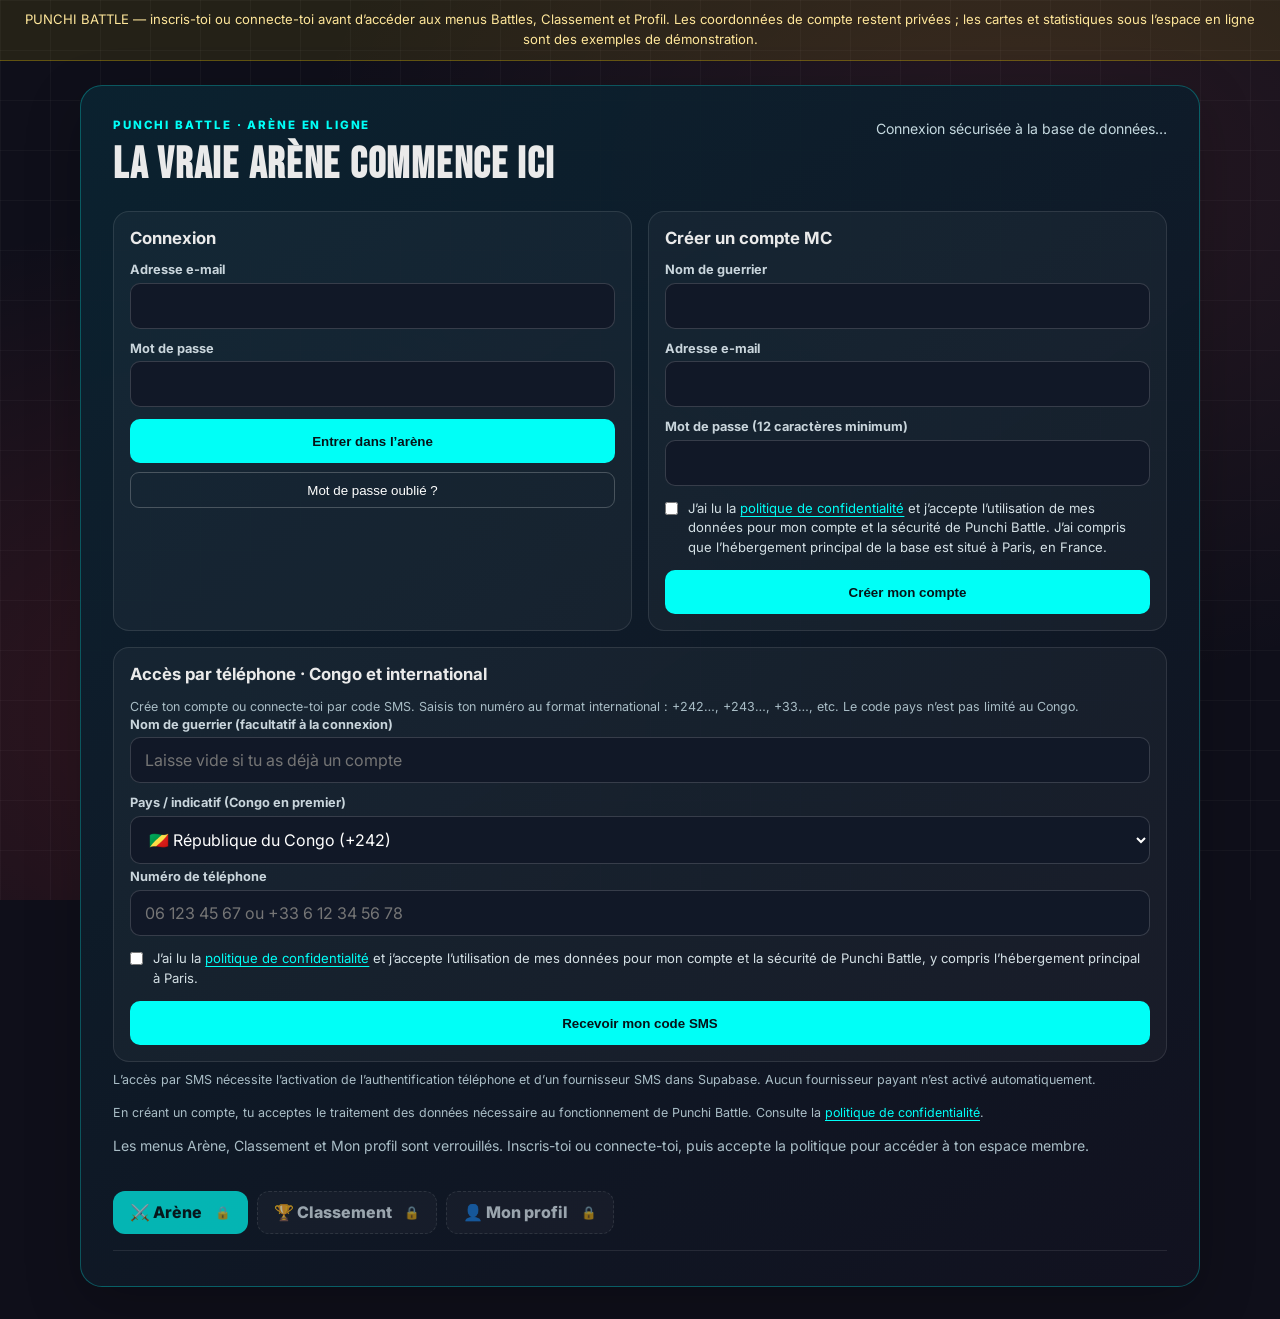
==== commit 72e08ce1: "Add email recovery forms and editable member profile" ====
--- a/index.html
+++ b/index.html
@@ -1276,6 +1276,7 @@
             <input id="pb-cloud-login-password" type="password" autocomplete="current-password" required minlength="12">
           </div>
           <button class="pb-cloud-button" type="submit">Entrer dans l’arène</button>
+          <button class="pb-cloud-small-button" id="pb-cloud-forgot-password" type="button" style="width:100%;margin-top:.55rem">Mot de passe oublié ?</button>
         </form>
 
         <form class="pb-cloud-card" id="pb-cloud-signup">
@@ -1300,13 +1301,40 @@
         </form>
       </div>
 
+      <form id="pb-cloud-recovery-request" class="pb-cloud-card" style="margin-top:1rem" hidden>
+        <h3>Récupérer mon accès e-mail</h3>
+        <p class="pb-cloud-privacy-note">Un lien temporaire sera envoyé à ton adresse. Cette fonction dépend de la configuration SMTP du projet.</p>
+        <div class="pb-cloud-field">
+          <label for="pb-cloud-recovery-email">Adresse e-mail du compte</label>
+          <input id="pb-cloud-recovery-email" type="email" autocomplete="email" maxlength="254" required>
+        </div>
+        <button class="pb-cloud-button" type="submit">Envoyer le lien sécurisé</button>
+        <button class="pb-cloud-small-button" id="pb-cloud-recovery-cancel" type="button" style="width:100%;margin-top:.55rem">Retour à la connexion</button>
+        <p class="pb-cloud-message" id="pb-cloud-recovery-request-message" role="status" aria-live="polite" hidden></p>
+      </form>
+
+      <form id="pb-cloud-password-update" class="pb-cloud-card" style="margin-top:1rem" hidden>
+        <h3>Définir un nouveau mot de passe</h3>
+        <p class="pb-cloud-privacy-note">Choisis un mot de passe unique d’au moins 12 caractères. Ne le partage avec personne.</p>
+        <div class="pb-cloud-field">
+          <label for="pb-cloud-new-password">Nouveau mot de passe</label>
+          <input id="pb-cloud-new-password" type="password" autocomplete="new-password" minlength="12" required>
+        </div>
+        <div class="pb-cloud-field">
+          <label for="pb-cloud-confirm-password">Confirmer le mot de passe</label>
+          <input id="pb-cloud-confirm-password" type="password" autocomplete="new-password" minlength="12" required>
+        </div>
+        <button class="pb-cloud-button" type="submit">Enregistrer le nouveau mot de passe</button>
+        <p class="pb-cloud-message" id="pb-cloud-password-update-message" role="status" aria-live="polite" hidden></p>
+      </form>
+
       <div id="pb-cloud-phone-auth-area">
       <form class="pb-cloud-card" id="pb-cloud-phone-form" style="margin-top:1rem">
         <h3>Accès par téléphone · Congo et international</h3>
         <p class="pb-cloud-privacy-note">Crée ton compte ou connecte-toi par code SMS. Saisis ton numéro au format international : +242…, +243…, +33…, etc. Le code pays n’est pas limité au Congo.</p>
         <div class="pb-cloud-field">
-          <label for="pb-cloud-phone-username">Nom de guerrier</label>
-          <input id="pb-cloud-phone-username" type="text" autocomplete="nickname" minlength="3" maxlength="24" pattern="[A-Za-z0-9_]{3,24}" required>
+          <label for="pb-cloud-phone-username">Nom de guerrier (facultatif à la connexion)</label>
+          <input id="pb-cloud-phone-username" type="text" autocomplete="nickname" minlength="3" maxlength="24" pattern="[A-Za-z0-9_]{3,24}" placeholder="Laisse vide si tu as déjà un compte">
         </div>
         <div class="pb-cloud-field">
           <label for="pb-cloud-phone-country">Pays / indicatif (Congo en premier)</label>
@@ -1437,6 +1465,25 @@
           <div><strong id="pb-cloud-profile-rank">Non classé</strong><span>Position</span></div>
           <div><strong id="pb-cloud-profile-joined">—</strong><span>Membre depuis</span></div>
         </div>
+        <section class="pb-cloud-card" style="margin-bottom:1rem">
+          <h3 class="pb-cloud-section-title">Modifier mon profil</h3>
+          <form id="pb-cloud-profile-form">
+            <div class="pb-cloud-field">
+              <label for="pb-cloud-profile-username">Nom d’utilisateur</label>
+              <input id="pb-cloud-profile-username" type="text" minlength="3" maxlength="24" pattern="[a-z0-9_]{3,24}" autocomplete="username" required>
+            </div>
+            <div class="pb-cloud-field">
+              <label for="pb-cloud-profile-display-name">Nom d’affichage</label>
+              <input id="pb-cloud-profile-display-name" type="text" minlength="2" maxlength="60" required>
+            </div>
+            <div class="pb-cloud-field">
+              <label for="pb-cloud-profile-bio">Biographie (facultatif, 280 caractères maximum)</label>
+              <textarea id="pb-cloud-profile-bio" rows="3" maxlength="280"></textarea>
+            </div>
+            <button class="pb-cloud-button" type="submit">Enregistrer mon profil</button>
+            <p class="pb-cloud-message" id="pb-cloud-profile-message" role="status" aria-live="polite" hidden></p>
+          </form>
+        </section>
 <section class="pb-contact-panel" aria-labelledby="pb-contact-heading">
     <h3 id="pb-contact-heading">Coordonnées privées du compte</h3>
     <p class="pb-cloud-privacy-note">Ton identifiant principal est géré par Supabase Auth. Les coordonnées secondaires ci-dessous sont enregistrées dans une table privée, accessibles uniquement à ton compte. Elles ne figurent jamais sur ton profil public et ne servent pas à la publicité.</p>
